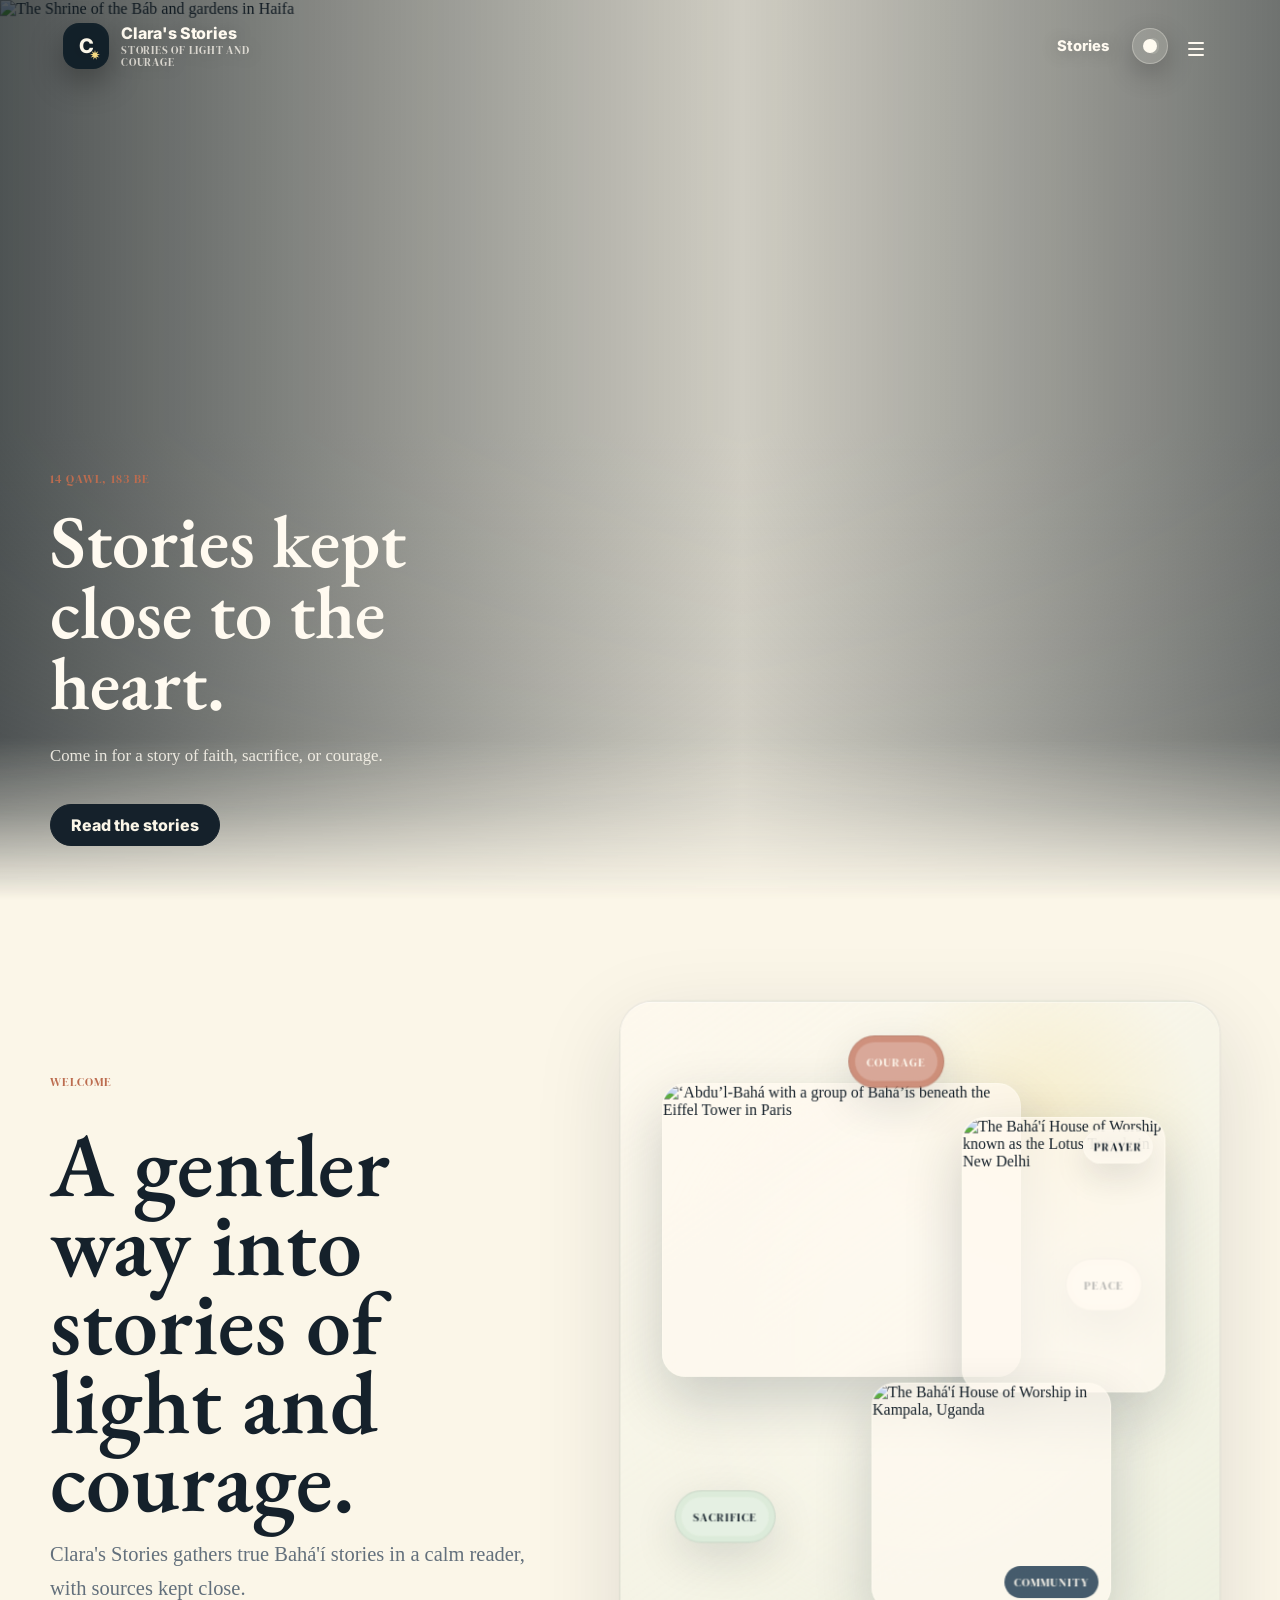
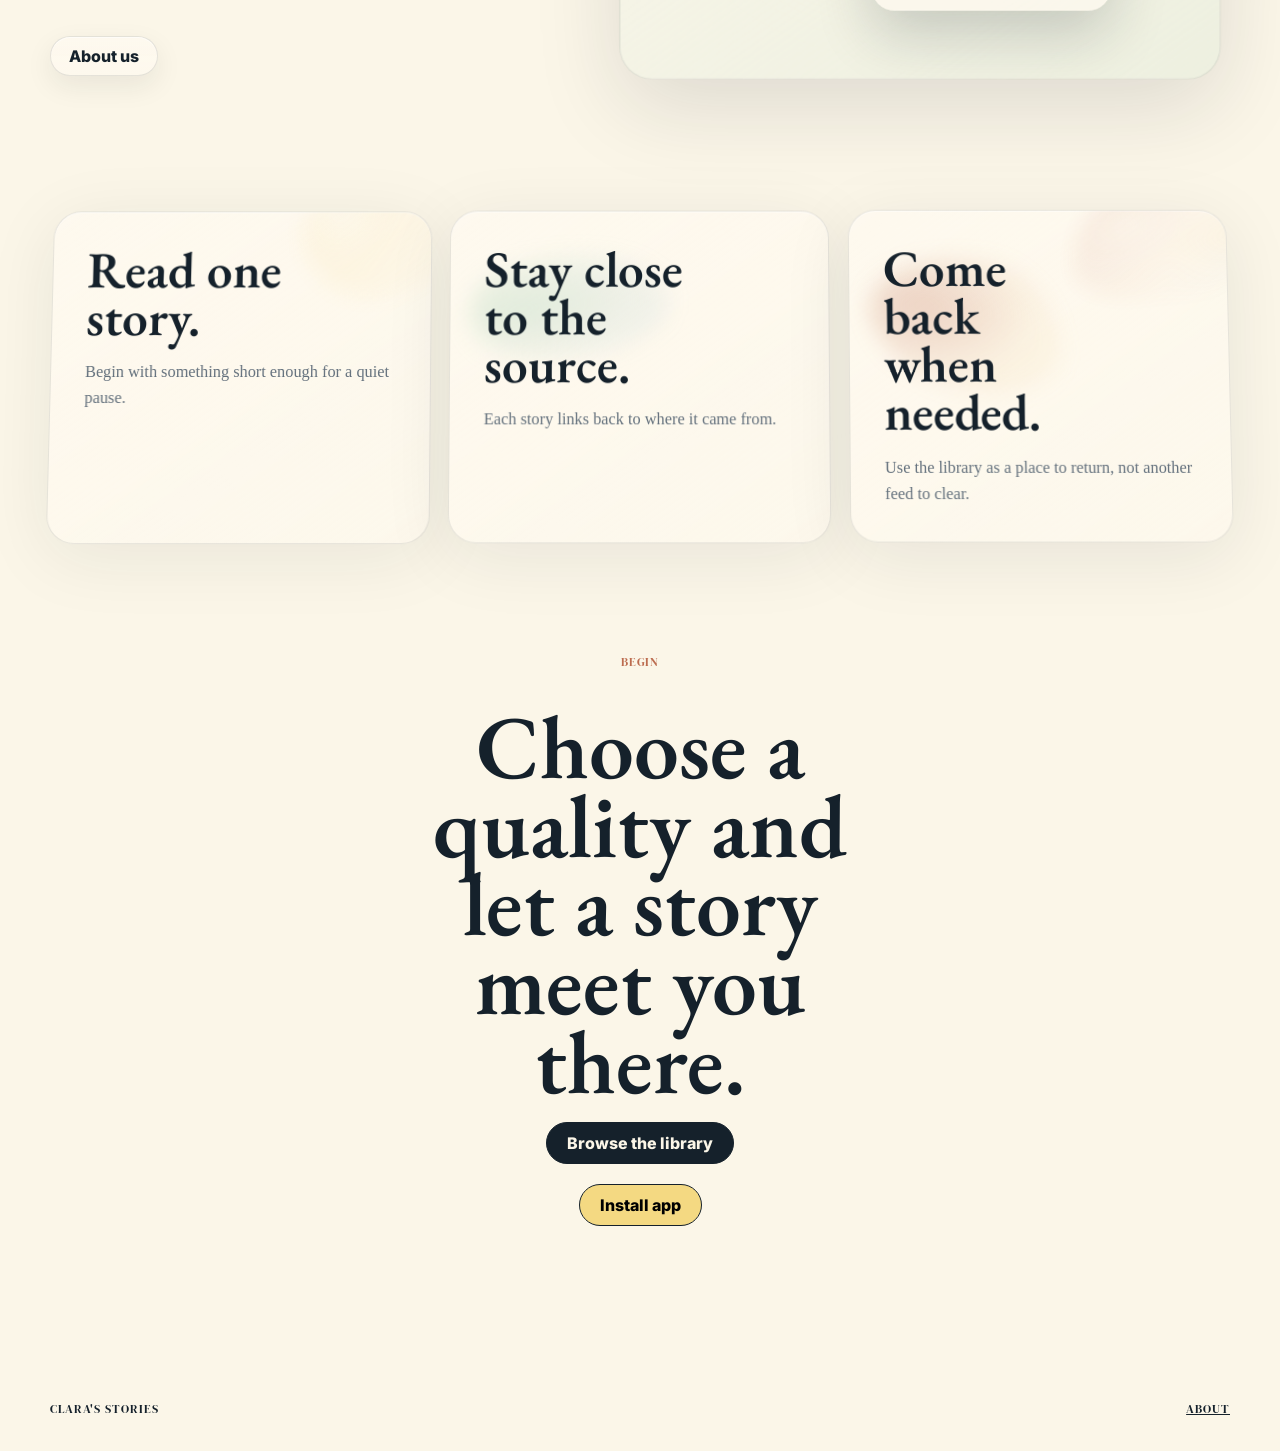
==== index.html @ 62a5ddda "Fix" ====
<!DOCTYPE html>
<html class="home-shell" lang="en-GB">
  <head>
    <meta charset="UTF-8" />
    <meta name="viewport" content="width=device-width, initial-scale=1, viewport-fit=cover" />
    <title>Clara's Stories | Bahá'í Stories</title>
    <meta
      name="description"
      content="A quiet place to read Bahá'í stories, with each passage held close to its author and source."
    />
    <meta name="application-name" content="Clara's Stories" />
    <meta name="theme-color" content="#09131a" />
    <meta name="color-scheme" content="light dark" />
    <meta name="format-detection" content="telephone=no" />
    <script>
      document.documentElement.classList.add("js");
      try {
        if (localStorage.getItem("claraTheme") === "dark") {
          document.documentElement.dataset.theme = "dark";
          document.querySelector('meta[name="theme-color"]')?.setAttribute("content", "#09131a");
        }
      } catch {
        document.documentElement.dataset.theme = "light";
      }
    </script>
    <link rel="preconnect" href="https://fonts.googleapis.com" />
    <link rel="preconnect" href="https://fonts.gstatic.com" crossorigin />
    <link
      href="https://fonts.googleapis.com/css2?family=DM+Serif+Display&family=EB+Garamond:ital,wght@0,400;0,500;0,600;0,700;1,400;1,500;1,600&family=Inter:wght@400;500;600;700;800&display=swap"
      rel="stylesheet"
    />
    <link rel="icon" href="./favicon.ico" sizes="any" />
    <link rel="shortcut icon" href="./favicon.ico" type="image/x-icon" />
    <link rel="icon" href="./icons/clara-logo.svg" type="image/svg+xml" />
    <link rel="icon" href="./icons/icon-192.png" sizes="192x192" type="image/png" />
    <link rel="icon" href="./icons/icon-512.png" sizes="512x512" type="image/png" />
    <link rel="apple-touch-icon" href="./icons/icon-180.png" sizes="180x180" />
    <link rel="apple-touch-icon" href="./icons/apple-touch-icon.png" />
    <meta name="apple-mobile-web-app-capable" content="yes" />
    <meta name="mobile-web-app-capable" content="yes" />
    <meta name="apple-mobile-web-app-title" content="Clara's Stories" />
    <meta name="apple-mobile-web-app-status-bar-style" content="black-translucent" />
    <link rel="manifest" href="./manifest.webmanifest" />
    <link rel="stylesheet" href="./styles.css?v=20260602-about-one-tap-1" />
  </head>
  <body class="home-page">
    <header class="site-header" data-header>
      <a class="brand" href="./index.html" aria-label="Clara's Stories home">
        <span class="brand-mark">C</span>
        <span>
          <strong>Clara's Stories</strong>
          <small>Stories of light and<br />courage</small>
        </span>
      </a>
      <nav class="nav" aria-label="Primary navigation">
        <a class="nav-link" href="./stories.html">Stories</a>
        <button
          class="theme-toggle nav-theme"
          type="button"
          data-theme-toggle
          aria-label="Switch to dark mode"
          aria-pressed="false"
        >
          <span aria-hidden="true"></span>
        </button>
        <details class="nav-menu">
          <summary class="nav-action" aria-label="Open menu" title="Menu">
            <span class="menu-icon" aria-hidden="true"></span>
          </summary>
          <div class="nav-menu-panel">
            <a class="nav-menu-item" href="./stories.html">
              <span>Stories</span>
              <small>Browse the library</small>
            </a>
            <a class="nav-menu-item" href="./about.html">
              <span>About</span>
              <small>How Clara's Stories is made</small>
            </a>
            <span class="nav-menu-item is-disabled" aria-disabled="true">
              <span>Letters</span>
              <small>Coming soon</small>
            </span>
            <button class="nav-menu-item" type="button" data-install-app>
              <span>Install app</span>
              <small>Add to Home Page</small>
            </button>
          </div>
        </details>
      </nav>
    </header>

    <main>
      <section class="hero reveal is-visible" aria-labelledby="hero-title">
        <div class="hero-copy">
          <p class="kicker" data-bahai-date>Bahá'í day</p>
          <h1 id="hero-title">Stories kept close to the heart.</h1>
          <p>
            Come in for a story of faith, sacrifice, or courage.
          </p>
          <div class="hero-actions">
            <a class="button primary" href="./stories.html">Read the stories</a>
          </div>
        </div>

        <figure class="hero-image" aria-label="The Shrine of the Báb and gardens in Haifa">
          <img
            src="https://commons.wikimedia.org/wiki/Special:FilePath/Shrine%20of%20The%20Bab.jpg"
            alt="The Shrine of the Báb and gardens in Haifa"
          />
        </figure>
      </section>

      <section class="home-intro reveal" id="welcome" aria-labelledby="home-intro-title" data-floating-gallery>
        <div class="home-intro-copy">
          <p class="kicker">Welcome</p>
          <h2 id="home-intro-title">A gentler way into stories of light and courage.</h2>
          <p>
            Clara's Stories gathers true Bahá'í stories in a calm reader, with sources kept close.
          </p>
          <div class="home-intro-actions">
            <a class="button quiet" href="./about.html">About us</a>
          </div>
        </div>

        <div class="home-floating-stage" aria-label="Story themes and images">
          <figure class="float-card float-card-large" data-float-depth="-0.6">
            <img
              src="https://bahaiworld.bahai.org/wp-content/uploads/1936/04/2371743-master.jpg"
              alt="‘Abdu’l-Bahá with a group of Bahá’ís beneath the Eiffel Tower in Paris"
            />
          </figure>
          <figure class="float-card float-card-tall" data-float-depth="0.9">
            <img
              src="https://commons.wikimedia.org/wiki/Special:FilePath/Lotus_Temple_in_New_Delhi_03-2016.jpg"
              alt="The Bahá'í House of Worship known as the Lotus Temple in New Delhi"
            />
            <figcaption>Prayer</figcaption>
          </figure>
          <figure class="float-card float-card-small" data-float-depth="1.4">
            <img
              src="https://commons.wikimedia.org/wiki/Special:FilePath/Baha%27i_House_of_Worship,_Kampala,_Uganda.jpg"
              alt="The Bahá'í House of Worship in Kampala, Uganda"
            />
            <figcaption>Community</figcaption>
          </figure>
          <div class="float-quality quality-one" data-float-depth="-1.2">Courage</div>
          <div class="float-quality quality-two" data-float-depth="0.7">Peace</div>
          <div class="float-quality quality-three" data-float-depth="1.1">Sacrifice</div>
        </div>
      </section>

      <section class="home-path reveal" aria-label="What Clara's Stories offers" data-scroll-board>
        <article data-scroll-card>
          <h3>Read one story.</h3>
          <p>Begin with something short enough for a quiet pause.</p>
        </article>
        <article data-scroll-card>
          <h3>Stay close to the source.</h3>
          <p>Each story links back to where it came from.</p>
        </article>
        <article data-scroll-card>
          <h3>Come back when needed.</h3>
          <p>Use the library as a place to return, not another feed to clear.</p>
        </article>
      </section>

      <section class="home-close reveal">
        <p class="kicker">Begin</p>
        <h2>Choose a quality and let a story meet you there.</h2>
        <a class="button primary" href="./stories.html">Browse the library</a>
        <button class="button secondary install-action" type="button" data-install-app>
          Install app
        </button>
      </section>
    </main>

    <footer class="footer">
      <p>Clara's Stories</p>
      <a href="./about.html">About</a>
    </footer>

    <script src="./stories.js?v=20260602-about-one-tap-1"></script>
    <script src="./install.js?v=20260602-about-one-tap-1"></script>
    <script src="./script.js?v=20260602-about-one-tap-1"></script>
  </body>
</html>
---- styles.css ----
:root {
  --paper: #fbf6e8;
  --ink: #15212b;
  --muted: #63707c;
  --rose: #f0a39a;
  --mint: #b8d8c0;
  --sky: #a9cce3;
  --lemon: #f4d982;
  --clay: #bc6c4f;
  --line: rgba(21, 33, 43, 0.14);
  --shadow: 0 24px 70px rgba(56, 45, 32, 0.12);
  --home-surface: #fbf6e8;
  --hero-shade: #09131a;
  --font-ui: Inter, "Segoe UI", system-ui, sans-serif;
  --font-serif: "EB Garamond", "Adobe Garamond Pro", Garamond, Georgia, serif;
  --font-technical: "DM Serif Display", Georgia, serif;
  color-scheme: light;
}

* {
  box-sizing: border-box;
}

.visually-hidden {
  position: absolute;
  width: 1px;
  height: 1px;
  padding: 0;
  margin: -1px;
  overflow: hidden;
  clip: rect(0, 0, 0, 0);
  white-space: nowrap;
  border: 0;
}

html {
  min-height: 100%;
  background: var(--home-surface);
  scroll-behavior: smooth;
}

body {
  min-height: 100dvh;
  margin: 0;
  padding-top: 0;
  padding-bottom: env(safe-area-inset-bottom);
  padding-left: 0;
  padding-right: 0;
  color: var(--ink);
  font-family: var(--font-ui);
  font-synthesis: none;
  background:
    linear-gradient(90deg, rgba(21, 33, 43, 0.045) 1px, transparent 1px),
    linear-gradient(rgba(21, 33, 43, 0.045) 1px, transparent 1px),
    linear-gradient(135deg, #fffaf0 0%, #edf6ef 35%, #eef5fb 68%, #fff1e8 100%);
  background-size: 36px 36px, 36px 36px, auto;
  overflow-x: hidden;
  overscroll-behavior-x: none;
  transition: background 720ms cubic-bezier(0.16, 1, 0.3, 1), color 520ms ease;
}

.home-page {
  min-height: 100dvh;
  background: var(--home-surface);
}

:root[data-theme="dark"] {
  --paper: #101a22;
  --ink: #f3ead9;
  --muted: #b4c0c8;
  --rose: #d78680;
  --mint: #5f8a72;
  --sky: #18354d;
  --lemon: #f1d16f;
  --clay: #e39a78;
  --line: rgba(243, 234, 217, 0.15);
  --shadow: 0 28px 78px rgba(0, 0, 0, 0.34);
  --home-surface: #09131a;
  --hero-shade: #09131a;
  color-scheme: dark;
}

:root[data-theme="dark"] body {
  background:
    linear-gradient(90deg, rgba(243, 234, 217, 0.055) 1px, transparent 1px),
    linear-gradient(rgba(243, 234, 217, 0.055) 1px, transparent 1px),
    linear-gradient(135deg, #09131a 0%, #12231d 38%, #101d2c 70%, #221714 100%);
  background-size: 36px 36px, 36px 36px, auto;
}

:root[data-theme="dark"] body.home-page {
  background: var(--home-surface);
}

body.stories-page {
  background:
    radial-gradient(circle at 18% 6%, rgba(244, 217, 130, 0.2), transparent 28%),
    linear-gradient(180deg, #fffaf0 0%, var(--home-surface) 36%, #fffaf0 100%);
}

:root[data-theme="dark"] body.stories-page {
  background:
    radial-gradient(circle at 18% 6%, rgba(232, 199, 111, 0.1), transparent 30%),
    linear-gradient(180deg, #09131a 0%, #0d1821 48%, #09131a 100%);
}

body,
button {
  font: inherit;
}

a {
  color: inherit;
}

.site-header,
main,
.footer {
  width: min(1180px, calc(100% - 32px));
  margin: 0 auto;
}

.home-page main {
  width: 100%;
  background: var(--home-surface);
}

.site-header {
  position: sticky;
  top: max(12px, calc(env(safe-area-inset-top) + 8px));
  z-index: 10;
  display: flex;
  align-items: center;
  justify-content: space-between;
  gap: 20px;
  margin-top: 14px;
  padding: 10px 12px;
  border: 1px solid rgba(21, 33, 43, 0.1);
  border-radius: 24px;
  background: rgba(255, 250, 240, 0.84);
  backdrop-filter: blur(24px) saturate(1.15);
  box-shadow: 0 18px 50px rgba(36, 44, 46, 0.12);
  transition: transform 520ms cubic-bezier(0.16, 1, 0.3, 1), opacity 360ms ease,
    box-shadow 360ms ease;
}

:root[data-theme="dark"] .site-header {
  border-color: rgba(243, 234, 217, 0.12);
  background: rgba(14, 23, 30, 0.84);
  box-shadow: 0 18px 55px rgba(0, 0, 0, 0.42);
}

.site-header.is-hidden {
  transform: translateY(calc(-100% - 28px));
  opacity: 0;
}

.home-page .site-header {
  position: fixed;
  top: max(12px, calc(env(safe-area-inset-top) + 8px));
  left: 50%;
  z-index: 10;
  display: flex;
  width: min(1180px, calc(100% - 32px));
  align-items: center;
  justify-content: space-between;
  gap: 20px;
  margin-top: 0;
  padding: 10px 12px;
  border: 1px solid transparent;
  border-radius: 24px;
  background: transparent;
  backdrop-filter: none;
  color: #fffaf0;
  text-shadow: 0 2px 18px rgba(0, 0, 0, 0.32);
  box-shadow: none;
  transform: translateX(-50%);
  transition: transform 780ms cubic-bezier(0.22, 1, 0.36, 1), opacity 520ms ease,
    background 260ms ease, border-color 260ms ease, box-shadow 260ms ease, color 260ms ease;
}

:root[data-theme="dark"] .home-page .site-header {
  background: transparent;
  box-shadow: none;
}

.home-page .site-header.is-hidden {
  transform: translate(-50%, calc(-100% - 28px));
  opacity: 0;
}

.home-page .site-header.is-over-content {
  border-color: rgba(21, 33, 43, 0.1);
  background: rgba(251, 246, 232, 0.96);
  color: var(--ink);
  text-shadow: none;
  backdrop-filter: none;
  box-shadow: 0 12px 30px rgba(36, 44, 46, 0.12);
}

:root[data-theme="dark"] .home-page .site-header.is-over-content {
  border-color: rgba(243, 234, 217, 0.12);
  background: rgba(9, 19, 26, 0.94);
  color: var(--ink);
  backdrop-filter: none;
  box-shadow: 0 14px 34px rgba(0, 0, 0, 0.38);
}

.brand,
.nav,
.hero-actions,
.filters,
.story-meta,
.footer {
  display: flex;
  align-items: center;
}

.brand {
  gap: 12px;
  text-decoration: none;
}

.brand-mark {
  position: relative;
  display: grid;
  place-items: center;
  width: 46px;
  height: 46px;
  border-radius: 16px;
  background: #13212a;
  color: #fbf6e8;
  font-family: var(--font-ui);
  font-size: 1.25rem;
  font-weight: 800;
  letter-spacing: 0;
  box-shadow: inset 0 0 0 1px rgba(255, 255, 255, 0.08);
}

.home-page .site-header .brand-mark {
  box-shadow: 0 12px 32px rgba(0, 0, 0, 0.34);
}

:root[data-theme="dark"] .brand-mark {
  background: #081017;
}

.brand-mark::after {
  content: "";
  position: absolute;
  right: 9px;
  bottom: 9px;
  width: 10px;
  height: 10px;
  border-radius: 0;
  background: var(--lemon);
  clip-path: polygon(
    50% 0%,
    57.52% 29.33%,
    82.14% 11.7%,
    69.05% 39%,
    99.24% 41.32%,
    71.67% 53.82%,
    93.3% 75%,
    64.14% 66.85%,
    67.1% 96.98%,
    50% 72%,
    32.9% 96.98%,
    35.86% 66.85%,
    6.7% 75%,
    28.33% 53.82%,
    0.76% 41.32%,
    30.95% 39%,
    17.86% 11.7%,
    42.48% 29.33%
  );
}

.brand strong,
.brand small {
  display: block;
}

.brand strong {
  font-family: var(--font-ui);
  font-weight: 800;
  letter-spacing: -0.01em;
}

.brand small,
.kicker,
.story-meta,
.footer,
.story-link,
.back-link {
  font-family: var(--font-technical);
  font-size: 0.76rem;
  font-weight: 400;
  text-transform: uppercase;
  letter-spacing: 0.08em;
}

.brand small {
  margin-top: 2px;
  color: var(--muted);
  font-size: 0.69rem;
  letter-spacing: 0.07em;
  line-height: 1.05;
  white-space: normal;
}

.home-page .brand small {
  color: rgba(255, 250, 240, 0.74);
}

.home-page .site-header.is-over-content .brand small {
  color: var(--muted);
}

.nav {
  gap: 7px;
}

.nav a,
.nav-action,
.button,
.filter {
  min-height: 42px;
  border-radius: 999px;
  text-decoration: none;
}

.nav a {
  display: grid;
  place-items: center;
  padding: 0 16px;
  font-family: var(--font-ui);
  font-size: 0.92rem;
  font-weight: 800;
}

.nav a:hover {
  background: rgba(21, 33, 43, 0.08);
}

.home-page .nav a:hover {
  background: rgba(255, 250, 240, 0.12);
}

.nav-action {
  position: relative;
  display: grid;
  width: 42px;
  min-width: 42px;
  place-items: center;
  border: 0;
  background: transparent;
  color: inherit;
  cursor: pointer;
  box-shadow: none;
  transition: background 180ms ease, box-shadow 220ms ease, transform 260ms cubic-bezier(0.16, 1, 0.3, 1);
}

.nav-action:hover,
.nav-action:focus-visible {
  background: rgba(21, 33, 43, 0.08);
  box-shadow: 0 0 20px rgba(21, 33, 43, 0.12);
  outline: none;
}

.home-page .nav-action:hover,
.home-page .nav-action:focus-visible {
  background: rgba(255, 250, 240, 0.12);
}

.install-action {
  display: none;
}

.show-install-action .install-action {
  display: grid;
}

.connection-status {
  position: fixed;
  left: 50%;
  bottom: max(18px, calc(env(safe-area-inset-bottom) + 14px));
  z-index: 30;
  margin: 0;
  max-width: min(420px, calc(100vw - 32px));
  padding: 12px 16px;
  border: 1px solid rgba(255, 255, 255, 0.52);
  border-radius: 999px;
  background:
    linear-gradient(135deg, rgba(255, 255, 255, 0.52), rgba(255, 250, 240, 0.22)),
    rgba(255, 250, 240, 0.66);
  color: #15212b;
  box-shadow: 0 18px 55px rgba(21, 33, 43, 0.2), inset 0 1px 0 rgba(255, 255, 255, 0.72);
  backdrop-filter: blur(22px) saturate(1.28);
  font-size: 0.78rem;
  font-weight: 800;
  letter-spacing: 0.02em;
  opacity: 0;
  pointer-events: none;
  text-align: center;
  transform: translate(-50%, 18px) scale(0.96);
  transition: opacity 260ms ease, transform 420ms cubic-bezier(0.16, 1, 0.3, 1);
}

.connection-status[hidden] {
  display: none;
}

.connection-status.is-visible {
  opacity: 1;
  transform: translate(-50%, 0) scale(1);
}

.connection-status::before {
  content: "";
  display: inline-block;
  width: 7px;
  height: 7px;
  margin-right: 7px;
  border-radius: 999px;
  background: var(--mint);
  vertical-align: 0.08em;
}

.connection-status[data-status-mode="offline"]::before {
  background: var(--lemon);
}

:root[data-theme="dark"] .connection-status {
  border-color: rgba(243, 234, 217, 0.16);
  background:
    linear-gradient(135deg, rgba(243, 234, 217, 0.14), rgba(243, 234, 217, 0.04)),
    rgba(9, 19, 26, 0.72);
  color: var(--ink);
  box-shadow: 0 18px 58px rgba(0, 0, 0, 0.42), inset 0 1px 0 rgba(243, 234, 217, 0.08);
}

@media (display-mode: standalone), (display-mode: fullscreen), (display-mode: minimal-ui), (display-mode: window-controls-overlay) {
  .show-install-action [data-install-app] {
    display: none;
  }
}

[data-install-app][hidden] {
  display: none !important;
}

.install-icon,
.menu-icon {
  position: relative;
  display: block;
  width: 20px;
  height: 20px;
}

.install-icon::before {
  content: "";
  position: absolute;
  left: 9px;
  top: 3px;
  width: 2px;
  height: 9px;
  border-radius: 999px;
  background: currentColor;
}

.install-icon::after {
  content: "";
  position: absolute;
  left: 4px;
  top: 8px;
  width: 12px;
  height: 8px;
  border-right: 2px solid currentColor;
  border-bottom: 2px solid currentColor;
  border-left: 2px solid currentColor;
  border-radius: 0 0 5px 5px;
}

.install-icon {
  background:
    linear-gradient(135deg, transparent 46%, currentColor 48% 58%, transparent 60%) 4px 7px / 7px 7px no-repeat,
    linear-gradient(45deg, transparent 46%, currentColor 48% 58%, transparent 60%) 9px 7px / 7px 7px no-repeat;
}

.menu-icon {
  transition: transform 360ms cubic-bezier(0.16, 1, 0.3, 1);
}

.menu-icon::before,
.menu-icon::after {
  content: "";
  position: absolute;
  left: 2px;
  width: 16px;
  height: 2px;
  border-radius: 999px;
  background: currentColor;
  transition: top 260ms cubic-bezier(0.16, 1, 0.3, 1), transform 260ms cubic-bezier(0.16, 1, 0.3, 1);
}

.menu-icon::before {
  top: 6px;
  box-shadow: 0 6px 0 currentColor;
}

.menu-icon::after {
  top: 18px;
}

.nav-menu[open] .nav-action {
  background: rgba(255, 250, 240, 0.64);
  box-shadow: 0 0 0 1px rgba(21, 33, 43, 0.08), 0 14px 34px rgba(21, 33, 43, 0.12);
  transform: scale(0.96);
}

.home-page .nav-menu[open] .nav-action {
  background: rgba(255, 250, 240, 0.18);
  box-shadow: 0 0 0 1px rgba(255, 250, 240, 0.18), 0 14px 34px rgba(0, 0, 0, 0.22);
}

.nav-menu[open] .menu-icon {
  transform: rotate(45deg);
}

.nav-menu[open] .menu-icon::before {
  top: 10px;
  box-shadow: none;
  transform: rotate(90deg);
}

.nav-menu[open] .menu-icon::after {
  top: 10px;
  transform: rotate(0deg);
}

body.nav-menu-is-open::before,
body.nav-menu-is-closing::before {
  content: "";
  position: fixed;
  inset: 0;
  z-index: 9;
  background:
    radial-gradient(circle at calc(100% - 74px) 64px, rgba(244, 217, 130, 0.18), transparent 190px),
    rgba(21, 33, 43, 0.22);
  backdrop-filter: blur(9px) saturate(1.08);
}

body.nav-menu-is-open::before {
  animation: menu-backdrop-in 220ms ease both;
}

body.nav-menu-is-closing::before {
  animation: menu-backdrop-out 220ms ease both;
}

.nav-menu {
  position: relative;
}

.nav-menu summary {
  list-style: none;
}

.nav-menu[open] summary {
  background: rgba(255, 250, 240, 0.16);
}

.nav-menu summary::-webkit-details-marker {
  display: none;
}

.nav-menu-panel {
  position: absolute;
  top: calc(100% + 10px);
  right: 0;
  display: grid;
  min-width: 286px;
  gap: 8px;
  padding: 10px;
  border: 1px solid rgba(21, 33, 43, 0.08);
  border-radius: 30px;
  background:
    linear-gradient(145deg, rgba(255, 255, 255, 0.8), rgba(255, 250, 240, 0.58)),
    rgba(255, 250, 240, 0.72);
  color: var(--ink);
  text-shadow: none;
  box-shadow: 0 24px 70px rgba(21, 33, 43, 0.18), inset 0 1px 0 rgba(255, 255, 255, 0.76);
  backdrop-filter: blur(22px) saturate(1.22);
  transform-origin: top right;
  overflow: hidden;
}

.nav-menu[open]:not(.is-closing) .nav-menu-panel {
  animation: menu-panel-fan 460ms cubic-bezier(0.16, 1, 0.3, 1) both;
}

.nav-menu.is-closing .nav-menu-panel {
  pointer-events: none;
  animation: menu-panel-fold 260ms ease both;
}

:root[data-theme="dark"] .nav-menu-panel {
  border-color: rgba(243, 234, 217, 0.12);
  background:
    linear-gradient(145deg, rgba(19, 37, 49, 0.88), rgba(9, 19, 26, 0.82)),
    rgba(9, 19, 26, 0.72);
  color: #fffaf0;
  box-shadow: 0 18px 48px rgba(0, 0, 0, 0.42);
}

.nav-menu-panel a,
.nav-menu-panel button,
.nav-menu-panel .nav-menu-item {
  display: flex;
  position: relative;
  flex-direction: column;
  width: 100%;
  min-height: 64px;
  align-self: stretch;
  justify-content: center;
  align-items: flex-start;
  padding: 10px 16px 10px 62px;
  border: 0;
  border-radius: 22px;
  background: transparent;
  color: inherit;
  font-family: var(--font-ui);
  font-size: 0.94rem;
  font-weight: 800;
  text-align: left;
  text-decoration: none;
  cursor: pointer;
  opacity: 0;
  filter: blur(10px);
  transform: translateX(22px) translateY(12px) scale(0.96);
}

.nav-menu-item::before {
  content: "";
  position: absolute;
  left: 13px;
  top: 50%;
  width: 36px;
  height: 36px;
  border: 1px solid rgba(21, 33, 43, 0.08);
  border-radius: 999px;
  background:
    radial-gradient(circle at 34% 30%, rgba(255, 255, 255, 0.72), transparent 34%),
    rgba(21, 33, 43, 0.06);
  box-shadow: inset 0 1px 0 rgba(255, 255, 255, 0.62);
  transform: translateY(-50%);
}

.nav-menu-item::after {
  position: absolute;
  left: 31px;
  top: 50%;
  display: grid;
  width: 14px;
  height: 14px;
  place-items: center;
  color: rgba(21, 33, 43, 0.62);
  transform: translate(-50%, -50%);
}

.nav-menu-panel .nav-menu-item:nth-child(1)::after {
  content: "";
  width: 4px;
  height: 4px;
  border-radius: 999px;
  background: currentColor;
  box-shadow: -6px -5px 0 currentColor, 7px -3px 0 currentColor, -3px 7px 0 currentColor, 8px 7px 0 currentColor;
}

.nav-menu-panel .nav-menu-item:nth-child(2)::after {
  content: "";
  width: 18px;
  height: 18px;
  background: currentColor;
  clip-path: polygon(
    50% 0%,
    58.6% 26.5%,
    82.1% 11.7%,
    71.7% 37.5%,
    99.2% 41.3%,
    74.6% 54.3%,
    93.3% 75%,
    66.1% 69.2%,
    67.1% 97%,
    50% 75%,
    32.9% 97%,
    33.9% 69.2%,
    6.7% 75%,
    25.4% 54.3%,
    0.8% 41.3%,
    28.3% 37.5%,
    17.9% 11.7%,
    41.4% 26.5%
  );
}

.nav-menu-panel .nav-menu-item:nth-child(3)::after {
  content: "";
  width: 15px;
  height: 15px;
  border-radius: 5px;
  background:
    linear-gradient(currentColor, currentColor) 2px 2px / 11px 2px no-repeat,
    linear-gradient(currentColor, currentColor) 2px 7px / 11px 2px no-repeat,
    linear-gradient(currentColor, currentColor) 2px 12px / 7px 2px no-repeat;
}

.nav-menu-panel .nav-menu-item:nth-child(4)::after {
  content: "";
  width: 15px;
  height: 15px;
  border-radius: 999px;
  background:
    linear-gradient(currentColor, currentColor) center / 11px 2px no-repeat,
    linear-gradient(currentColor, currentColor) center / 2px 11px no-repeat;
}

.nav-menu[open]:not(.is-closing) .nav-menu-item {
  animation: menu-item-fan 420ms cubic-bezier(0.16, 1, 0.3, 1) both;
}

.nav-menu.is-closing .nav-menu-item {
  animation: menu-item-fold 210ms ease both;
}

.nav-menu-panel .nav-menu-item:nth-child(1) {
  animation-delay: 35ms;
}

.nav-menu-panel .nav-menu-item:nth-child(2) {
  animation-delay: 70ms;
}

.nav-menu-panel .nav-menu-item:nth-child(3) {
  animation-delay: 105ms;
}

.nav-menu-panel .nav-menu-item:nth-child(4) {
  animation-delay: 140ms;
}

.nav-menu-item span,
.nav-menu-item small {
  display: block;
}

.nav-menu-item small {
  margin-top: 2px;
  color: var(--muted);
  font-size: 0.72rem;
  font-weight: 700;
}

.nav-menu-item[aria-current="page"] {
  background: rgba(184, 216, 192, 0.34);
  box-shadow: inset 0 0 0 1px rgba(103, 136, 112, 0.12);
}

.nav-menu-item.is-disabled {
  opacity: 0.58;
  cursor: default;
}

.nav-menu-panel a:hover,
.nav-menu-panel button:hover,
.nav-menu-panel a:focus-visible,
.nav-menu-panel button:focus-visible {
  background: rgba(255, 255, 255, 0.48);
  box-shadow: inset 0 0 0 1px rgba(21, 33, 43, 0.06), 0 10px 28px rgba(21, 33, 43, 0.08);
  outline: none;
}

:root[data-theme="dark"] .nav-menu-item::before {
  border-color: rgba(243, 234, 217, 0.12);
  background:
    radial-gradient(circle at 34% 30%, rgba(243, 234, 217, 0.18), transparent 34%),
    rgba(243, 234, 217, 0.08);
  box-shadow: inset 0 1px 0 rgba(243, 234, 217, 0.08);
}

:root[data-theme="dark"] .nav-menu-item::after {
  color: rgba(243, 234, 217, 0.8);
}

:root[data-theme="dark"] .nav-menu-item small {
  color: rgba(243, 234, 217, 0.62);
}

:root[data-theme="dark"] .nav-menu-item[aria-current="page"] {
  background: rgba(184, 216, 192, 0.16);
  box-shadow: inset 0 0 0 1px rgba(243, 234, 217, 0.08);
}

:root[data-theme="dark"] .nav-menu-panel a:hover,
:root[data-theme="dark"] .nav-menu-panel button:hover,
:root[data-theme="dark"] .nav-menu-panel a:focus-visible,
:root[data-theme="dark"] .nav-menu-panel button:focus-visible {
  background: rgba(243, 234, 217, 0.09);
  box-shadow: inset 0 0 0 1px rgba(243, 234, 217, 0.08), 0 10px 28px rgba(0, 0, 0, 0.18);
}

.nav-menu-panel [data-install-app] {
  display: none;
}

.show-install-action .nav-menu-panel [data-install-app] {
  display: grid;
}

@keyframes menu-panel-fan {
  from {
    opacity: 0;
    filter: blur(10px);
    transform: translate(10px, -6px) scale(0.9);
  }

  to {
    opacity: 1;
    filter: blur(0);
    transform: translateY(0) scale(1);
  }
}

@keyframes menu-panel-fold {
  from {
    opacity: 1;
    filter: blur(0);
    transform: translateY(0) scale(1);
  }

  to {
    opacity: 0;
    filter: blur(10px);
    transform: translate(10px, -5px) scale(0.94);
  }
}

@keyframes menu-item-fan {
  to {
    opacity: 1;
    filter: blur(0);
    transform: translateX(0) translateY(0) scale(1);
  }
}

@keyframes menu-item-fold {
  from {
    opacity: 1;
    filter: blur(0);
    transform: translateX(0) translateY(0) scale(1);
  }

  to {
    opacity: 0;
    filter: blur(10px);
    transform: translateX(18px) translateY(10px) scale(0.96);
  }
}

@keyframes menu-backdrop-in {
  from {
    opacity: 0;
  }

  to {
    opacity: 1;
  }
}

@keyframes menu-backdrop-out {
  from {
    opacity: 1;
  }

  to {
    opacity: 0;
  }
}

.ios-install-modal {
  position: fixed;
  inset: 0;
  z-index: 40;
  display: grid;
  place-items: center;
  padding: 18px;
  background: rgba(9, 19, 26, 0.58);
  color: var(--ink);
  opacity: 0;
  transition: opacity 180ms ease;
}

.ios-install-modal[hidden] {
  display: none;
}

.ios-install-modal.is-visible {
  opacity: 1;
}

.ios-install-card {
  position: relative;
  width: min(100%, 460px);
  max-height: calc(100dvh - 36px);
  overflow: auto;
  padding: 24px;
  border: 1px solid rgba(255, 255, 255, 0.62);
  border-radius: 24px;
  background:
    linear-gradient(135deg, rgba(255, 250, 240, 0.98), rgba(237, 246, 239, 0.98));
  box-shadow: 0 28px 80px rgba(0, 0, 0, 0.34);
  transform: translateY(24px) scale(0.98);
  transition: transform 220ms cubic-bezier(0.16, 1, 0.3, 1);
}

.ios-install-modal.is-visible .ios-install-card {
  transform: translateY(0) scale(1);
}

:root[data-theme="dark"] .ios-install-card {
  border-color: rgba(243, 234, 217, 0.14);
  background:
    linear-gradient(135deg, rgba(14, 23, 30, 0.98), rgba(18, 35, 29, 0.98));
}

.ios-install-close {
  position: absolute;
  top: 14px;
  right: 14px;
  display: grid;
  width: 38px;
  height: 38px;
  place-items: center;
  border: 1px solid var(--line);
  border-radius: 999px;
  background: rgba(255, 250, 240, 0.62);
  color: inherit;
  cursor: pointer;
}

:root[data-theme="dark"] .ios-install-close {
  background: rgba(243, 234, 217, 0.1);
}

.ios-install-close::before,
.ios-install-close::after {
  content: "";
  position: absolute;
  width: 14px;
  height: 2px;
  border-radius: 999px;
  background: currentColor;
}

.ios-install-close::before {
  transform: rotate(45deg);
}

.ios-install-close::after {
  transform: rotate(-45deg);
}

.ios-install-card h2 {
  max-width: 10ch;
  font-size: clamp(2rem, 8vw, 3rem);
}

.ios-install-intro {
  margin: 14px 0 0;
  color: var(--muted);
  line-height: 1.55;
}

.ios-install-steps {
  display: grid;
  gap: 10px;
  margin: 20px 0 0;
  padding: 0;
  list-style: none;
}

.ios-install-steps li {
  display: grid;
  grid-template-columns: 34px minmax(0, 1fr);
  gap: 12px;
  align-items: center;
  min-height: 54px;
  padding: 10px 12px;
  border: 1px solid var(--line);
  border-radius: 14px;
  background: rgba(255, 250, 240, 0.56);
}

:root[data-theme="dark"] .ios-install-steps li {
  background: rgba(243, 234, 217, 0.07);
}

.ios-install-steps span {
  display: grid;
  width: 34px;
  height: 34px;
  place-items: center;
  border-radius: 999px;
  background: var(--lemon);
  color: #09131a;
  font-weight: 800;
}

.ios-install-steps p {
  margin: 0;
  color: var(--ink);
  font-weight: 700;
  line-height: 1.35;
}

.ios-install-done {
  width: 100%;
  margin-top: 20px;
  border-color: var(--ink);
  cursor: pointer;
}

.theme-toggle {
  position: relative;
  z-index: 11;
  display: grid;
  width: 36px;
  min-width: 36px;
  height: 36px;
  place-items: center;
  border: 1px solid var(--line);
  border-radius: 999px;
  --toggle-surface: rgba(255, 250, 240, 0.66);
  background: var(--toggle-surface);
  color: var(--ink);
  cursor: pointer;
  overflow: hidden;
  box-shadow: inset 0 1px 0 rgba(255, 255, 255, 0.36);
  transition: background 360ms ease, border-color 360ms ease, color 360ms ease,
    transform 360ms cubic-bezier(0.16, 1, 0.3, 1);
}

.home-page .site-header .theme-toggle {
  --toggle-surface: rgba(255, 250, 240, 0.14);
  border-color: rgba(255, 250, 240, 0.28);
  background: var(--toggle-surface);
  color: #fffaf0;
  box-shadow: 0 10px 28px rgba(0, 0, 0, 0.24);
}

.home-page .site-header.is-over-content .theme-toggle {
  --toggle-surface: rgba(255, 250, 240, 0.66);
  border-color: var(--line);
  background: var(--toggle-surface);
  color: var(--ink);
  box-shadow: inset 0 1px 0 rgba(255, 255, 255, 0.36);
}

.theme-toggle span {
  position: relative;
  display: block;
  width: 18px;
  height: 18px;
  color: currentColor;
  transition: transform 360ms cubic-bezier(0.16, 1, 0.3, 1);
}

.theme-toggle span::before,
.theme-toggle span::after {
  content: "";
  position: absolute;
  border-radius: 999px;
}

.theme-toggle span::before {
  inset: 2px;
  background: currentColor;
}

.theme-toggle span::after {
  inset: 1px 0 1px 6px;
  background: var(--toggle-surface);
  transition: background 360ms ease, inset 260ms ease, box-shadow 260ms ease;
}

.theme-toggle:hover,
.theme-toggle:focus-visible {
  border-color: rgba(21, 33, 43, 0.28);
  transform: translateY(-1px);
}

:root[data-theme="dark"] .nav a:hover {
  background: rgba(243, 234, 217, 0.09);
}

:root[data-theme="dark"] .theme-toggle {
  --toggle-surface: rgba(243, 234, 217, 0.1);
  background: var(--toggle-surface);
  color: var(--lemon);
  box-shadow: inset 0 1px 0 rgba(255, 255, 255, 0.08);
}

:root[data-theme="dark"] .home-page .site-header .theme-toggle {
  --toggle-surface: rgba(8, 16, 23, 0.3);
  border-color: rgba(243, 234, 217, 0.24);
  background: var(--toggle-surface);
  box-shadow: 0 10px 28px rgba(0, 0, 0, 0.34);
}

:root[data-theme="dark"] .home-page .site-header.is-over-content .theme-toggle {
  --toggle-surface: rgba(243, 234, 217, 0.1);
  border-color: var(--line);
  background: var(--toggle-surface);
  color: var(--lemon);
  box-shadow: inset 0 1px 0 rgba(255, 255, 255, 0.08);
}

.theme-toggle[aria-pressed="true"] span::before {
  inset: 5px;
  box-shadow: 0 -8px 0 -3px currentColor, 6px -6px 0 -3px currentColor,
    8px 0 0 -3px currentColor, 6px 6px 0 -3px currentColor,
    0 8px 0 -3px currentColor, -6px 6px 0 -3px currentColor,
    -8px 0 0 -3px currentColor, -6px -6px 0 -3px currentColor;
}

.theme-toggle[aria-pressed="true"] span::after {
  display: none;
}

.hero {
  position: relative;
  display: grid;
  width: 100%;
  min-height: calc(100svh + env(safe-area-inset-top));
  align-items: end;
  padding: calc(clamp(132px, 24vh, 240px) + env(safe-area-inset-top))
    max(16px, calc((100vw - 1180px) / 2)) clamp(24px, 6vh, 64px);
  background: var(--home-surface);
  isolation: isolate;
  --hero-shift: 0px;
  --hero-image-opacity: 1;
}

.hero::after {
  content: "";
  position: absolute;
  inset: 0;
  z-index: 0;
  background:
    linear-gradient(90deg, rgba(11, 20, 26, 0.72), rgba(11, 20, 26, 0.18) 58%, rgba(11, 20, 26, 0.58)),
    linear-gradient(0deg, var(--home-surface) 0%, rgba(11, 20, 26, 0) 52%);
  -webkit-mask-image: linear-gradient(to bottom, #000 0%, #000 82%, rgba(0, 0, 0, 0.64) 90%, transparent 100%);
  mask-image: linear-gradient(to bottom, #000 0%, #000 82%, rgba(0, 0, 0, 0.64) 90%, transparent 100%);
  pointer-events: none;
}

:root[data-theme="dark"] .hero::after {
  background:
    linear-gradient(90deg, rgba(11, 20, 26, 0.72), rgba(11, 20, 26, 0.18) 58%, rgba(11, 20, 26, 0.58)),
    linear-gradient(0deg, var(--home-surface) 0%, rgba(11, 20, 26, 0) 52%);
}

.hero-copy,
.story-card {
  border: 1px solid rgba(255, 255, 255, 0.78);
  box-shadow: var(--shadow);
}

.hero-copy {
  position: relative;
  z-index: 2;
  display: flex;
  flex-direction: column;
  justify-content: center;
  width: min(640px, 100%);
  padding: 0;
  border: 0;
  border-radius: 0;
  background: transparent;
  color: #fffaf0;
  box-shadow: none;
  transform: translateY(calc(var(--hero-shift) * -0.08));
}

:root[data-theme="dark"] .story-card,
:root[data-theme="dark"] .reader-image,
:root[data-theme="dark"] .reader-card,
:root[data-theme="dark"] .source-card {
  border-color: rgba(243, 234, 217, 0.1);
  background: rgba(16, 26, 34, 0.82);
}

.kicker {
  margin: 0 0 18px;
  color: var(--clay);
}

h1,
h2,
h3,
blockquote {
  margin: 0;
  font-family: var(--font-serif);
  font-weight: 600;
  line-height: 0.96;
  letter-spacing: 0;
}

h1 {
  max-width: 12ch;
  font-size: clamp(3.5rem, 5.8vw, 5.9rem);
}

h2 {
  max-width: 13ch;
  font-size: clamp(2.55rem, 5.3vw, 5rem);
}

h2 span {
  color: var(--clay);
}

h3 {
  font-size: clamp(1.65rem, 2.15vw, 2.25rem);
}

.hero-copy p:not(.kicker),
.story-card p {
  color: var(--muted);
  line-height: 1.65;
}

.hero-copy p:not(.kicker) {
  color: rgba(255, 250, 240, 0.86);
  max-width: 58ch;
  margin: 24px 0 0;
  font-size: 1.05rem;
}

.hero-actions {
  flex-wrap: wrap;
  gap: 10px;
  margin-top: 34px;
}

.button {
  display: inline-grid;
  place-items: center;
  padding: 0 20px;
  border: 1px solid var(--ink);
  font-family: var(--font-ui);
  font-weight: 800;
}

.button.primary {
  background: var(--ink);
  color: var(--paper);
}

.button.quiet {
  border-color: rgba(21, 33, 43, 0.14);
  background: rgba(255, 250, 240, 0.48);
  color: var(--ink);
  backdrop-filter: blur(16px);
}

:root[data-theme="dark"] .button.quiet {
  border-color: rgba(243, 234, 217, 0.16);
  background: rgba(243, 234, 217, 0.08);
  color: var(--ink);
}

:root[data-theme="dark"] .button.primary {
  border-color: rgba(243, 234, 217, 0.7);
  background: #f3ead9;
  color: #101a22;
}

.source-card > .button.primary {
  min-height: 44px;
  min-width: 184px;
  border-color: rgba(103, 136, 112, 0.62);
  background: #c7dec6;
  color: #10202a;
  font-family: var(--font-ui);
  font-size: 0.95rem;
  letter-spacing: 0;
  box-shadow: inset 0 -2px 0 rgba(103, 136, 112, 0.2),
    0 12px 26px rgba(21, 33, 43, 0.09);
}

.about-page {
  display: grid;
  gap: 70px;
  width: 100%;
  padding: 0 0 54px;
}

.about-hero {
  position: relative;
  display: grid;
  width: 100%;
  min-height: calc(88svh + env(safe-area-inset-top));
  align-items: end;
  overflow: hidden;
  padding: calc(clamp(132px, 24vh, 240px) + env(safe-area-inset-top))
    max(16px, calc((100vw - 1180px) / 2)) clamp(24px, 6vh, 64px);
  background: var(--home-surface);
  border-radius: 0;
  isolation: isolate;
  --about-shift: 0px;
}

.about-hero::after {
  content: "";
  position: absolute;
  inset: 0;
  z-index: 1;
  background:
    linear-gradient(90deg, rgba(9, 19, 26, 0.74), rgba(9, 19, 26, 0.18) 58%, rgba(9, 19, 26, 0.52)),
    linear-gradient(0deg, rgba(9, 19, 26, 0.7), transparent 58%);
  pointer-events: none;
  -webkit-mask-image: linear-gradient(to bottom, #000 0%, #000 74%, rgba(0, 0, 0, 0.72) 88%, transparent 100%);
  mask-image: linear-gradient(to bottom, #000 0%, #000 74%, rgba(0, 0, 0, 0.72) 88%, transparent 100%);
}

.about-hero::before {
  content: "";
  position: absolute;
  inset: auto 0 0;
  z-index: 2;
  height: 24%;
  background: linear-gradient(180deg, transparent 0%, color-mix(in srgb, var(--home-surface) 10%, transparent) 48%, color-mix(in srgb, var(--home-surface) 72%, transparent) 100%);
  pointer-events: none;
}

.about-hero-copy {
  position: relative;
  z-index: 3;
  width: min(680px, 100%);
  padding: 0;
  color: #fffaf0;
  transform: translateY(calc(var(--about-shift) * -0.08));
}

.about-hero-copy h1 {
  max-width: 11ch;
}

.about-hero-copy p:not(.kicker) {
  max-width: 56ch;
  margin: 24px 0 0;
  color: rgba(255, 250, 240, 0.86);
  font-size: 1.06rem;
  line-height: 1.65;
}

.about-hero-image {
  position: absolute;
  inset: 0;
  z-index: 0;
  margin: 0;
  overflow: hidden;
  background: var(--home-surface);
  pointer-events: none;
  -webkit-mask-image: linear-gradient(to bottom, #000 0%, #000 80%, rgba(0, 0, 0, 0.82) 92%, transparent 100%);
  mask-image: linear-gradient(to bottom, #000 0%, #000 80%, rgba(0, 0, 0, 0.82) 92%, transparent 100%);
}

.about-hero-image img {
  display: block;
  width: 100%;
  height: calc(100% + 80px);
  object-fit: cover;
  transform: translateY(calc(var(--about-shift) * -0.08));
}

:root[data-theme="dark"] .about-hero-image img {
  filter: saturate(0.9) brightness(0.76);
}

.about-section {
  display: grid;
  max-width: 820px;
  gap: 18px;
}

.about-section h2 {
  max-width: 12ch;
}

.about-section p:not(.kicker),
.about-principle p {
  color: var(--muted);
  font-size: 1.05rem;
  line-height: 1.7;
}

.about-principles {
  display: grid;
  grid-template-columns: repeat(3, minmax(0, 1fr));
  gap: 16px;
}

.about-principle {
  min-height: 310px;
  padding: 24px;
  border: 1px solid var(--line);
  border-radius: 8px;
  background: rgba(255, 250, 240, 0.66);
}

:root[data-theme="dark"] .about-principle {
  background: rgba(16, 26, 34, 0.82);
}

.about-principle > span {
  display: block;
  margin-bottom: 48px;
  color: var(--clay);
  font-family: var(--font-technical);
  font-size: 0.76rem;
  letter-spacing: 0.08em;
}

.about-principle h3 {
  max-width: 10ch;
}

.about-support {
  margin-inline: auto;
}

body.about-shell {
  background:
    radial-gradient(circle at 18% 8%, rgba(244, 217, 130, 0.22), transparent 28%),
    linear-gradient(180deg, #fffaf0 0%, #f8f0df 46%, #fffaf0 100%);
}

:root[data-theme="dark"] body.about-shell {
  background:
    radial-gradient(circle at 16% 6%, rgba(232, 199, 111, 0.1), transparent 30%),
    linear-gradient(180deg, #09131a 0%, #0d1821 52%, #09131a 100%);
}

.about-page {
  gap: clamp(36px, 7vw, 88px);
}

.about-shell main.about-page {
  width: 100%;
}

.about-shell .site-header {
  position: fixed;
  top: max(12px, calc(env(safe-area-inset-top) + 8px));
  left: 50%;
  width: min(1180px, calc(100% - 32px));
  margin-top: 0;
  border-color: transparent;
  background: transparent;
  color: #fffaf0;
  text-shadow: 0 2px 18px rgba(0, 0, 0, 0.32);
  box-shadow: none;
  transform: translateX(-50%);
}

.about-shell .site-header.is-hidden {
  transform: translate(-50%, calc(-100% - 28px));
}

.about-orbit {
  position: absolute;
  inset: 0;
  z-index: 3;
  pointer-events: none;
}

.about-orbit span {
  position: absolute;
  display: grid;
  width: clamp(84px, 11vw, 132px);
  aspect-ratio: 1;
  place-items: center;
  padding: 10px;
  border: 1px solid rgba(255, 250, 240, 0.46);
  border-radius: 999px;
  color: rgba(255, 250, 240, 0.82);
  font-family: var(--font-technical);
  font-size: 0.76rem;
  line-height: 1.08;
  letter-spacing: 0.06em;
  text-align: center;
  text-transform: uppercase;
  backdrop-filter: blur(10px);
  box-shadow: inset 0 0 0 8px rgba(255, 250, 240, 0.05);
}

.about-orbit span:nth-child(1) {
  top: 16%;
  right: 11%;
}

.about-orbit span:nth-child(2) {
  top: 43%;
  right: 23%;
  transform: scale(0.76);
}

.about-orbit span:nth-child(3) {
  right: 7%;
  bottom: 14%;
  transform: scale(0.9);
}

.about-ledger {
  display: grid;
  grid-template-columns: minmax(190px, 0.32fr) minmax(0, 1fr);
  gap: clamp(22px, 5vw, 70px);
  align-items: start;
  width: 100vw;
  margin-left: calc(50% - 50vw);
  padding: clamp(42px, 6vw, 84px) max(16px, calc((100vw - 1180px) / 2));
  border-top: 1px solid color-mix(in srgb, var(--line) 70%, transparent);
  border-bottom: 1px solid color-mix(in srgb, var(--line) 70%, transparent);
  background:
    linear-gradient(180deg, rgba(255, 250, 240, 0.54), rgba(255, 250, 240, 0.28)),
    color-mix(in srgb, var(--home-surface) 86%, #ffffff 14%);
  box-shadow: inset 0 1px 0 rgba(255, 255, 255, 0.48);
}

:root[data-theme="dark"] .about-ledger {
  background:
    linear-gradient(180deg, rgba(255, 250, 240, 0.025), rgba(255, 250, 240, 0.01)),
    color-mix(in srgb, var(--home-surface) 88%, #102536 12%);
  box-shadow: inset 0 1px 0 rgba(255, 250, 240, 0.06);
}

.about-spine {
  position: sticky;
  top: 132px;
  display: grid;
  gap: 12px;
  padding-top: 8px;
}

.about-spine strong {
  display: block;
  max-width: 9ch;
  font-family: var(--font-serif);
  font-size: clamp(2rem, 4vw, 4rem);
  font-weight: 600;
  line-height: 0.95;
}

.about-ledger-list {
  display: grid;
  gap: 0;
}

.about-ledger-row {
  display: grid;
  grid-template-columns: 64px minmax(0, 0.74fr) minmax(220px, 1fr);
  gap: clamp(16px, 3vw, 34px);
  align-items: start;
  padding: clamp(22px, 4vw, 42px) 0;
  border-top: 1px solid var(--line);
}

.about-ledger-row:last-child {
  border-bottom: 1px solid var(--line);
}

.about-ledger-row > span {
  color: var(--clay);
  font-family: var(--font-technical);
  font-size: 0.86rem;
  letter-spacing: 0.08em;
}

.about-ledger-row h2 {
  max-width: 10ch;
  font-size: clamp(2.25rem, 4.8vw, 4.9rem);
  line-height: 0.94;
}

.about-ledger-row p,
.about-founder p,
.about-letters p,
.about-support p {
  margin: 0;
  color: var(--muted);
  font-size: 1.06rem;
  line-height: 1.72;
}

.about-founder {
  display: grid;
  grid-template-columns: minmax(260px, 0.78fr) minmax(0, 1fr);
  gap: clamp(24px, 5vw, 74px);
  align-items: center;
  width: min(1180px, calc(100% - 32px));
  margin: 0 auto;
}

.about-founder figure {
  margin: 0;
  overflow: hidden;
  border-radius: 8px;
  background: var(--home-surface);
  box-shadow: 0 24px 70px rgba(36, 44, 46, 0.14);
}

.about-founder img {
  display: block;
  width: 100%;
  aspect-ratio: 4 / 3;
  object-fit: cover;
  object-position: 50% 48%;
}

.about-founder figcaption {
  padding: 10px 12px 12px;
  color: var(--muted);
  font-family: var(--font-ui);
  font-size: 0.78rem;
  font-weight: 700;
}

.about-founder div {
  display: grid;
  gap: 18px;
}

.about-founder h2 {
  max-width: 10ch;
}

.about-letters {
  position: relative;
  display: grid;
  grid-template-columns: minmax(0, 0.8fr) minmax(260px, 0.68fr);
  gap: clamp(22px, 5vw, 72px);
  align-items: end;
  overflow: hidden;
  width: 100vw;
  margin-left: calc(50% - 50vw);
  padding: clamp(34px, 7vw, 86px) max(20px, calc((100vw - 1180px) / 2));
  border-top: 1px solid var(--line);
  border-bottom: 1px solid var(--line);
  background:
    linear-gradient(180deg, rgba(255, 250, 240, 0.78), rgba(255, 250, 240, 0.38)),
    rgba(188, 102, 79, 0.08);
}

.about-letters h2 {
  max-width: 10ch;
  font-size: clamp(3.1rem, 8.2vw, 8rem);
  line-height: 0.9;
}

.about-support {
  display: grid;
  grid-template-columns: minmax(0, 1fr) auto;
  width: min(930px, calc(100% - 48px));
  max-width: 930px;
  gap: clamp(16px, 3vw, 34px);
  align-items: end;
  margin: 0 auto;
  padding-top: 28px;
  border-top: 1px solid var(--line);
}

.about-support h2 {
  max-width: 13ch;
}

.about-support .button {
  min-width: 180px;
  min-height: 46px;
}

.about-support a:not(.button) {
  color: var(--ink);
  font-weight: 700;
  text-decoration-thickness: 0.08em;
  text-underline-offset: 0.16em;
  overflow-wrap: anywhere;
}

:root[data-theme="dark"] .about-letters {
  background:
    linear-gradient(180deg, rgba(243, 234, 217, 0.055), rgba(243, 234, 217, 0.025)),
    #0b151d;
}

:root[data-theme="dark"] .source-card > .button.primary {
  border-color: rgba(232, 199, 111, 0.66);
  background: #ead083;
  color: #09131a;
}

.button.secondary {
  background: var(--lemon);
}

.hero-image {
  position: absolute;
  inset: 0;
  z-index: 0;
  height: 100%;
  margin: 0;
  overflow: hidden;
  border-radius: 0;
  background: var(--home-surface);
  opacity: 1;
  pointer-events: none;
  transform: none;
  -webkit-mask-image: linear-gradient(to bottom, #000 0%, #000 82%, rgba(0, 0, 0, 0.68) 91%, transparent 100%);
  mask-image: linear-gradient(to bottom, #000 0%, #000 82%, rgba(0, 0, 0, 0.68) 91%, transparent 100%);
}

.hero-image img,
.image-card img {
  display: block;
  width: 100%;
  height: 100%;
  object-fit: cover;
}

.hero-image img {
  height: calc(100% + 96px);
  opacity: 0;
  transform: translateY(calc(var(--hero-shift) * -0.06));
  animation: image-fade-in 900ms ease 120ms forwards;
  will-change: transform;
}

.home-intro {
  --section-progress: 1;
  display: grid;
  grid-template-columns: minmax(0, 0.78fr) minmax(360px, 1fr);
  gap: clamp(28px, 6vw, 92px);
  align-items: center;
  width: min(1180px, calc(100% - 32px));
  margin: 0 auto;
  padding: clamp(54px, 8vw, 112px) 0 clamp(36px, 7vw, 96px);
}

.home-intro-copy {
  display: grid;
  gap: 18px;
  transform: translateY(calc((1 - var(--section-progress)) * 22px));
}

.home-intro-copy h2,
.home-close h2 {
  max-width: 12ch;
  font-size: clamp(3rem, 7vw, 7.2rem);
  line-height: 0.88;
}

.home-intro-copy p:not(.kicker) {
  max-width: 34rem;
  margin: 0;
  color: var(--muted);
  font-size: clamp(1.05rem, 1.6vw, 1.28rem);
  line-height: 1.65;
}

.home-intro-actions {
  display: flex;
  flex-wrap: wrap;
  gap: 10px;
  margin-top: 12px;
}

.home-intro-actions .button.quiet {
  width: fit-content;
  min-height: 40px;
  padding: 0 18px;
  border-color: color-mix(in srgb, var(--line) 74%, transparent);
  background:
    linear-gradient(180deg, rgba(255, 250, 240, 0.76), rgba(255, 250, 240, 0.46)),
    color-mix(in srgb, var(--home-surface) 86%, white 14%);
  box-shadow: inset 0 1px 0 rgba(255, 255, 255, 0.58), 0 10px 28px rgba(21, 33, 43, 0.08);
}

.home-floating-stage {
  position: relative;
  min-height: clamp(500px, 58vw, 700px);
  overflow: hidden;
  border: 1px solid color-mix(in srgb, var(--line) 72%, transparent);
  border-radius: 34px;
  background:
    radial-gradient(circle at 70% 18%, rgba(244, 217, 130, 0.28), transparent 24%),
    linear-gradient(145deg, rgba(255, 250, 240, 0.72), rgba(184, 216, 192, 0.2)),
    var(--home-surface);
  box-shadow: 0 28px 90px rgba(21, 33, 43, 0.13), inset 0 1px 0 rgba(255, 255, 255, 0.56);
  isolation: isolate;
  transform: translateY(calc((1 - var(--section-progress)) * -12px)) scale(calc(0.97 + var(--section-progress) * 0.03));
  transition: transform 180ms linear;
}

:root[data-theme="dark"] .home-floating-stage {
  background:
    radial-gradient(circle at 70% 18%, rgba(232, 199, 111, 0.16), transparent 24%),
    linear-gradient(145deg, rgba(19, 42, 57, 0.82), rgba(12, 25, 33, 0.78)),
    var(--home-surface);
  box-shadow: 0 28px 90px rgba(0, 0, 0, 0.32), inset 0 1px 0 rgba(255, 250, 240, 0.06);
}

.home-floating-stage::before {
  content: "";
  position: absolute;
  inset: 18%;
  z-index: -1;
  border-radius: 999px;
  background: rgba(255, 250, 240, 0.3);
  filter: blur(52px);
}

.float-card,
.float-quality {
  --float-x: 0px;
  --float-y: 0px;
  position: absolute;
  margin: 0;
  z-index: 2;
  transform: translate3d(var(--float-x), var(--float-y), 0);
  will-change: transform;
}

.float-card {
  overflow: hidden;
  border: 1px solid rgba(255, 250, 240, 0.58);
  border-radius: 24px;
  background: rgba(255, 250, 240, 0.68);
  box-shadow: 0 24px 60px rgba(21, 33, 43, 0.2);
  transition: box-shadow 260ms ease, transform 260ms ease;
}

.home-floating-stage:hover .float-card,
.home-floating-stage:focus-within .float-card {
  box-shadow: 0 30px 76px rgba(21, 33, 43, 0.24);
}

.float-card img {
  display: block;
  width: 100%;
  height: 100%;
  object-fit: cover;
  filter: saturate(0.92);
}

.float-card figcaption,
.float-quality {
  font-family: var(--font-technical);
  font-size: 0.76rem;
  letter-spacing: 0.08em;
  text-transform: uppercase;
}

.float-card figcaption {
  position: absolute;
  right: 12px;
  bottom: 12px;
  padding: 8px 10px;
  border-radius: 999px;
  background: rgba(9, 19, 26, 0.7);
  color: #fffaf0;
  backdrop-filter: blur(12px);
}

.float-card-large figcaption {
  background: rgba(188, 102, 79, 0.78);
}

.float-card-tall figcaption {
  top: 12px;
  right: 12px;
  bottom: auto;
  border: 1px solid rgba(255, 250, 240, 0.46);
  background: rgba(255, 250, 240, 0.78);
  color: var(--ink);
  box-shadow: 0 14px 34px rgba(21, 33, 43, 0.12);
}

.float-card-tall img {
  border-radius: inherit;
  object-position: 54% 44%;
}

:root[data-theme="dark"] .float-card-tall figcaption {
  border-color: rgba(243, 234, 217, 0.13);
  background: rgba(18, 34, 45, 0.78);
  color: #fffaf0;
  box-shadow: 0 16px 38px rgba(0, 0, 0, 0.26);
}

.float-card-small figcaption {
  background: rgba(18, 48, 72, 0.78);
}

.float-card-large {
  top: 12%;
  left: 7%;
  z-index: 1;
  width: min(60%, 370px);
  aspect-ratio: 1.22;
}

.float-card-tall {
  top: 17%;
  right: 9%;
  z-index: 3;
  width: min(34%, 210px);
  aspect-ratio: 0.74;
}

.float-card-small {
  right: 18%;
  bottom: 10%;
  z-index: 4;
  width: min(40%, 250px);
  aspect-ratio: 1.05;
}

.float-quality {
  display: grid;
  min-height: 54px;
  place-items: center;
  padding: 0 18px;
  border: 1px solid rgba(21, 33, 43, 0.1);
  border-radius: 999px;
  background: rgba(255, 250, 240, 0.74);
  color: var(--ink);
  box-shadow: 0 16px 48px rgba(21, 33, 43, 0.14);
  backdrop-filter: blur(14px);
  transition: box-shadow 240ms ease, transform 240ms ease;
}

.float-quality::before {
  content: "";
  position: absolute;
  inset: 6px;
  z-index: -1;
  border-radius: inherit;
  background: rgba(255, 255, 255, 0.22);
}

:root[data-theme="dark"] .float-quality {
  border-color: rgba(243, 234, 217, 0.14);
  background: rgba(9, 19, 26, 0.72);
}

.quality-one {
  top: 5%;
  left: 38%;
  background: rgba(188, 102, 79, 0.7);
  color: #fffaf0;
}

.quality-two {
  top: 38%;
  right: 13%;
  background: rgba(255, 250, 240, 0.82);
}

.quality-three {
  bottom: 20%;
  left: 9%;
  background: rgba(215, 233, 215, 0.82);
}

.home-path {
  --section-progress: 1;
  display: grid;
  grid-template-columns: repeat(3, minmax(0, 1fr));
  gap: clamp(12px, 2vw, 18px);
  overflow: visible;
  width: min(1180px, calc(100% - 32px));
  margin: 0 auto;
  perspective: 1200px;
  transform: translateY(calc((1 - var(--section-progress)) * 20px));
}

.home-path article {
  --card-progress: 0.4;
  position: relative;
  display: grid;
  align-content: start;
  gap: 18px;
  overflow: hidden;
  min-height: 290px;
  padding: clamp(22px, 3vw, 34px);
  border: 1px solid color-mix(in srgb, var(--line) 72%, transparent);
  border-radius: 28px;
  background:
    linear-gradient(145deg, rgba(255, 250, 240, 0.82), rgba(255, 250, 240, 0.48)),
    var(--home-surface);
  box-shadow:
    0 calc(12px + var(--card-progress) * 24px) 70px rgba(21, 33, 43, calc(0.08 + var(--card-progress) * 0.08)),
    inset 0 1px 0 rgba(255, 255, 255, 0.6);
  transform:
    translateY(calc((1 - var(--card-progress)) * 18px))
    rotateX(calc((1 - var(--card-progress)) * 3deg));
  transition: box-shadow 220ms ease, transform 220ms ease;
}

.home-path article::before {
  content: "";
  position: absolute;
  right: -48px;
  top: -44px;
  width: 176px;
  height: 126px;
  border-radius: 44% 56% 62% 38% / 48% 43% 57% 52%;
  background:
    radial-gradient(circle at 24% 28%, rgba(255, 255, 255, 0.52), transparent 24%),
    linear-gradient(135deg, rgba(244, 217, 130, 0.34), rgba(244, 217, 130, 0.08));
  filter: blur(10px);
  opacity: calc(0.44 + var(--card-progress) * 0.4);
  transform: rotate(-12deg);
}

.home-path article::after {
  content: "";
  position: absolute;
  inset: 12px 12px auto;
  height: 1px;
  background: linear-gradient(90deg, transparent, rgba(255, 255, 255, 0.8), transparent);
  opacity: var(--card-progress);
}

.home-path article:nth-child(2)::before {
  opacity: 0;
}

.home-path article:nth-child(3)::before {
  right: -54px;
  top: -36px;
  width: 210px;
  height: 122px;
  border-radius: 35% 65% 41% 59% / 58% 32% 68% 42%;
  background:
    radial-gradient(ellipse at 28% 34%, rgba(255, 250, 240, 0.44), transparent 24%),
    radial-gradient(ellipse at 76% 58%, rgba(244, 217, 130, 0.16), transparent 34%),
    linear-gradient(132deg, rgba(188, 102, 79, 0.24), rgba(188, 102, 79, 0.04) 58%, rgba(132, 177, 198, 0.12));
  transform: rotate(-13deg) skewX(-8deg);
}

:root[data-theme="dark"] .home-path article {
  background:
    linear-gradient(145deg, rgba(18, 34, 45, 0.86), rgba(9, 19, 26, 0.72)),
    var(--home-surface);
  box-shadow:
    0 calc(12px + var(--card-progress) * 24px) 70px rgba(0, 0, 0, calc(0.18 + var(--card-progress) * 0.14)),
    inset 0 1px 0 rgba(243, 234, 217, 0.07);
}

.home-path h3 {
  position: relative;
  z-index: 1;
  max-width: 8ch;
  font-size: clamp(2.1rem, 4vw, 4rem);
  line-height: 0.94;
}

.home-path article:nth-child(2) h3::after,
.home-path article:nth-child(3) h3::after {
  content: "";
  position: absolute;
  left: -14px;
  top: 8%;
  z-index: -1;
  width: min(8.3ch, 96%);
  height: 70%;
  border-radius: 42% 58% 54% 46% / 38% 62% 44% 56%;
  background:
    radial-gradient(ellipse at 28% 48%, rgba(184, 216, 192, 0.28), transparent 58%),
    linear-gradient(110deg, rgba(184, 216, 192, 0.2), rgba(132, 177, 198, 0.1));
  filter: blur(11px);
  transform: rotate(-5deg) skewX(-8deg);
}

.home-path article:nth-child(3) h3::after {
  width: min(7.7ch, 92%);
  height: 68%;
  background:
    radial-gradient(ellipse at 30% 40%, rgba(188, 102, 79, 0.18), transparent 56%),
    linear-gradient(116deg, rgba(188, 102, 79, 0.13), rgba(244, 217, 130, 0.09));
  border-radius: 62% 38% 44% 56% / 46% 62% 38% 54%;
  transform: rotate(6deg) skewX(7deg);
}

.home-path p {
  margin: 0;
  color: var(--muted);
  font-size: 1.02rem;
  line-height: 1.6;
}

.home-close {
  --section-progress: 1;
  display: grid;
  gap: 20px;
  justify-items: center;
  width: min(860px, calc(100% - 32px));
  margin: 0 auto;
  padding: clamp(58px, 10vw, 128px) 0;
  text-align: center;
  opacity: calc(0.64 + var(--section-progress) * 0.36);
  transform: translateY(calc((1 - var(--section-progress)) * 28px)) scale(calc(0.98 + var(--section-progress) * 0.02));
}

.home-close h2 {
  max-width: 11ch;
}

:root[data-theme="dark"] .hero-image img,
:root[data-theme="dark"] .story-card.feature.image-card img {
  filter: saturate(0.9) brightness(0.78);
}

.home-page .story-stage,
.stories-page .story-stage {
  position: relative;
  z-index: 2;
  width: 100%;
  margin-right: 0;
  margin-left: 0;
  margin-top: 0;
  padding-top: 58px;
  background: var(--home-surface);
  scroll-margin-top: 112px;
}

.stories-page .story-stage {
  padding-top: clamp(54px, 7vw, 92px);
  padding-bottom: 60px;
  background: transparent;
}

.home-page .story-stage > .section-heading,
.home-page .story-stage > .library-tools,
.home-page .story-stage > .story-grid,
.stories-page .story-stage > .section-heading,
.stories-page .story-stage > .library-tools,
.stories-page .story-stage > .story-grid {
  width: min(1180px, calc(100% - 32px));
  margin-right: auto;
  margin-left: auto;
}

.section-heading {
  display: grid;
  grid-template-columns: minmax(0, 760px);
  gap: 14px;
  align-items: start;
  margin-bottom: 26px;
}

.section-heading .kicker {
  margin-bottom: 0;
}

.library-tools {
  display: grid;
  grid-template-columns: minmax(280px, 420px) minmax(0, 1fr);
  gap: 14px 18px;
  align-items: start;
  margin: 0 0 22px;
}

.search-field {
  display: grid;
  gap: 7px;
}

.search-field span,
.library-count {
  color: var(--muted);
  font-family: var(--font-technical);
  font-size: 0.76rem;
  font-weight: 400;
  letter-spacing: 0.08em;
  text-transform: uppercase;
}

.search-field input {
  width: 100%;
  min-height: 44px;
  border: 1px solid var(--line);
  border-radius: 999px;
  padding: 0 17px;
  background: rgba(255, 250, 240, 0.76);
  color: var(--muted);
  outline: none;
}

:root[data-theme="dark"] .search-field input,
:root[data-theme="dark"] .filter {
  background: rgba(16, 26, 34, 0.74);
}

.search-field input:focus {
  border-color: rgba(21, 33, 43, 0.42);
  box-shadow: 0 0 0 4px rgba(184, 216, 192, 0.45);
}

.library-count {
  grid-column: 1 / -1;
  margin: -4px 0 0;
  text-align: left;
}

.filters {
  flex-wrap: wrap;
  gap: 8px;
  justify-content: flex-start;
}

.filters.is-resizing {
  overflow: hidden;
  transition: height 620ms cubic-bezier(0.16, 1, 0.3, 1);
  will-change: height;
}

.filter {
  display: inline-flex;
  align-items: center;
  justify-content: center;
  border: 1px solid var(--line);
  padding: 0 15px;
  background: rgba(255, 250, 240, 0.64);
  color: var(--ink);
  cursor: pointer;
  font-family: var(--font-technical);
  font-weight: 400;
}

.filters.has-expanded-filters > .filter-anecdotes-primary {
  display: none;
}

.filters.is-restoring-anecdotes > .filter-anecdotes-primary {
  animation: filter-pill-in 360ms cubic-bezier(0.16, 1, 0.3, 1) both;
}

.filter-more {
  width: 56px;
  padding-inline: 0;
}

.filter-more::after {
  content: "";
  width: 0.48em;
  height: 0.48em;
  border-right: 1.5px solid currentColor;
  border-bottom: 1.5px solid currentColor;
  transform: translateY(-0.12em) rotate(45deg);
  transition: transform 180ms ease;
}

.filter-less::after {
  transform: translateY(0.08em) rotate(225deg);
}

.filters.has-expanded-filters > .filter-toggle {
  display: none;
}

.filters.is-closing > .filter-toggle {
  display: none;
}

.filter-overflow {
  display: none;
  opacity: 0;
  transform: translateY(-8px);
}

.filters.has-expanded-filters > .filter-overflow,
.filters.is-closing > .filter-overflow {
  display: inline-flex;
}

.filters.has-expanded-filters:not(.is-closing) > .filter-overflow {
  animation: filter-pill-in 440ms cubic-bezier(0.16, 1, 0.3, 1) both;
  animation-delay: calc(var(--filter-index, 0) * 42ms);
}

.filters.is-closing > .filter-overflow {
  pointer-events: none;
  animation: filter-pill-out 320ms ease both;
  animation-delay: calc((var(--filter-count, 1) - var(--filter-index, 0)) * 22ms);
}

@keyframes filter-pill-in {
  from {
    opacity: 0;
    transform: translateY(-8px);
  }

  to {
    opacity: 1;
    transform: translateY(0);
  }
}

@keyframes filter-pill-out {
  from {
    opacity: 1;
    transform: translateY(0);
  }

  to {
    opacity: 0;
    transform: translateY(-7px);
  }
}

.filter.is-active {
  background: var(--mint);
}

.filter.filter-listen {
  border-color: rgba(90, 154, 196, 0.3);
  background: rgba(198, 229, 246, 0.72);
  color: #12364c;
}

.filter.filter-listen.is-active {
  border-color: rgba(54, 127, 174, 0.46);
  background: #b8def2;
  color: #0c2f44;
}

.filter-more.has-active {
  background: var(--mint);
}

:root[data-theme="dark"] .filter.is-active {
  background: #d5ead5;
  color: #09131a;
}

:root[data-theme="dark"] .filter-more.has-active {
  background: #d5ead5;
  color: #09131a;
}

:root[data-theme="dark"] .filter.filter-listen {
  border-color: rgba(142, 201, 232, 0.28);
  background: rgba(58, 107, 132, 0.56);
  color: #ddf3ff;
}

:root[data-theme="dark"] .filter.filter-listen.is-active {
  background: #9ccde7;
  color: #082638;
}

.story-grid {
  display: grid;
  grid-template-columns: repeat(3, minmax(0, 1fr));
  gap: 18px;
}

.story-card {
  display: flex;
  min-height: 390px;
  flex-direction: column;
  gap: 18px;
  padding: 22px;
  border-radius: 8px;
  background: rgba(255, 250, 240, 0.82);
  color: inherit;
  text-decoration: none;
  transition: transform 180ms ease, opacity 180ms ease;
}

.story-card:hover {
  transform: translateY(-4px);
}

.story-card.is-hidden {
  display: none;
}

.story-card.feature {
  grid-column: span 2;
  background: linear-gradient(135deg, rgba(240, 163, 154, 0.86), rgba(244, 217, 130, 0.86));
}

:root[data-theme="dark"] .story-card.feature {
  background: linear-gradient(135deg, rgba(86, 47, 54, 0.96), rgba(61, 71, 47, 0.96));
}

.story-card.image-card {
  padding-top: 0;
  overflow: hidden;
}

.image-card img {
  height: 190px;
  margin: 0 -22px;
  width: calc(100% + 44px);
}

.story-card.feature.image-card {
  display: grid;
  grid-template-columns: minmax(220px, 0.72fr) minmax(0, 1fr);
  gap: 0;
  padding: 0;
  overflow: hidden;
}

.story-card.feature.image-card.is-hidden {
  display: none;
}

.story-card.feature.image-card img {
  grid-row: 1 / span 6;
  width: 100%;
  height: 100%;
  min-height: 430px;
  margin: 0;
}

.story-card[data-story-id="badi-carries-the-letter"].feature.image-card img {
  object-position: center 18%;
}

.story-card[data-story-id="when-you-brought-her-your-darkness"].feature.image-card img {
  object-position: center 8%;
}

.story-card.feature.image-card > :not(img) {
  margin-inline: 24px;
}

.story-card.feature.image-card > .story-meta {
  margin-top: 24px;
}

.story-card.feature.image-card > .story-link {
  margin-bottom: 24px;
}

.story-meta {
  justify-content: space-between;
  gap: 12px;
  color: rgba(21, 33, 43, 0.7);
}

:root[data-theme="dark"] .story-meta {
  color: rgba(243, 234, 217, 0.72);
}

blockquote {
  max-width: 16ch;
  font-size: clamp(1.95rem, 3.25vw, 3.85rem);
}

.story-card p {
  margin: auto 0 0;
  font-size: clamp(1rem, 1.05vw, 1.1rem);
  font-weight: 400;
  line-height: 1.7;
}

.story-link,
.back-link {
  position: relative;
  width: fit-content;
  padding-bottom: 4px;
  text-decoration: none;
}

.story-link::after,
.back-link::after {
  content: "";
  position: absolute;
  left: 0;
  right: 0;
  bottom: 0;
  height: 2px;
  background: currentColor;
  transform: scaleX(0);
  transform-origin: center;
  transition: transform 360ms cubic-bezier(0.16, 1, 0.3, 1);
}

.story-card:hover .story-link::after, .story-card:focus-visible .story-link::after,
.back-link:hover::after, .back-link:focus-visible::after {
  transform: scaleX(1);
}

.story-page {
  padding-top: 42px;
}

.reader-hero,
.reader-layout {
  display: grid;
  gap: 22px;
}

.reader-hero {
  grid-template-columns: minmax(0, 1fr) minmax(280px, 0.55fr);
  align-items: stretch;
  margin-top: 24px;
}

.reader-hero h1 {
  max-width: 11ch;
  font-size: clamp(3.25rem, 5.4vw, 5.85rem);
}

.reader-summary {
  max-width: 62ch;
  color: var(--muted);
  font-size: 1.08rem;
  line-height: 1.7;
}

.reader-image,
.reader-card,
.source-card {
  border: 1px solid rgba(255, 255, 255, 0.78);
  border-radius: 8px;
  background: rgba(255, 250, 240, 0.82);
  box-shadow: var(--shadow);
}

.reader-image {
  min-height: 360px;
  margin: 0;
  overflow: hidden;
}

.reader-image img {
  display: block;
  width: 100%;
  height: 100%;
  object-fit: cover;
}

.reader-layout {
  grid-template-columns: minmax(0, 1fr) minmax(260px, 0.38fr);
  align-items: start;
  margin-top: 32px;
}

.reader-card,
.source-card {
  padding: clamp(24px, 4vw, 46px);
}

.reader-toolbar {
  display: flex;
  flex-wrap: wrap;
  align-items: center;
  gap: 10px;
  justify-content: flex-start;
  margin-bottom: 18px;
}

.narration-button {
  display: inline-flex;
  min-height: 36px;
  align-items: center;
  gap: 9px;
  border: 1px solid rgba(21, 33, 43, 0.12);
  border-radius: 999px;
  padding: 0 14px 0 12px;
  background: rgba(184, 216, 192, 0.28);
  color: var(--ink);
  font-family: var(--font-ui);
  font-size: 0.78rem;
  font-weight: 800;
  letter-spacing: 0.01em;
  cursor: pointer;
  box-shadow: inset 0 1px 0 rgba(255, 255, 255, 0.5);
  transition: background 180ms ease, border-color 180ms ease, transform 180ms ease,
    color 180ms ease;
}

.narration-button:hover,
.narration-button:focus-visible {
  border-color: rgba(21, 33, 43, 0.24);
  background: rgba(184, 216, 192, 0.46);
  transform: translateY(-1px);
}

.narration-button:disabled {
  cursor: not-allowed;
  opacity: 0.58;
  transform: none;
}

.narration-button.is-loading .narration-icon {
  animation: narrationPulse 900ms ease-in-out infinite alternate;
}

.narration-option {
  min-height: 32px;
  border: 1px solid rgba(21, 33, 43, 0.12);
  border-radius: 999px;
  padding: 0 12px;
  background: rgba(255, 252, 244, 0.62);
  color: var(--muted);
  font-family: var(--font-ui);
  font-size: 0.72rem;
  font-weight: 800;
  cursor: pointer;
  transition: background 180ms ease, border-color 180ms ease, color 180ms ease,
    transform 180ms ease;
}

.narration-option:hover,
.narration-option:focus-visible,
.narration-option[aria-pressed="true"] {
  border-color: rgba(21, 33, 43, 0.22);
  background: rgba(184, 216, 192, 0.28);
  color: var(--ink);
}

.narration-option:hover,
.narration-option:focus-visible {
  transform: translateY(-1px);
}

.narration-disclosure {
  color: var(--muted);
  font-family: var(--font-ui);
  font-size: 0.68rem;
  font-weight: 700;
  line-height: 32px;
  opacity: 0.68;
}

.narration-icon {
  position: relative;
  display: inline-grid;
  width: 16px;
  height: 16px;
  place-items: center;
}

.narration-icon::before {
  content: "";
  width: 0;
  height: 0;
  margin-left: 2px;
  border-block: 5px solid transparent;
  border-left: 8px solid currentColor;
}

.narration-button[aria-pressed="true"] .narration-icon::before {
  width: 3px;
  height: 12px;
  margin-left: 0;
  border: 0;
  border-radius: 2px;
  background: currentColor;
  box-shadow: 6px 0 0 currentColor;
}

:root[data-theme="dark"] .narration-button {
  border-color: rgba(243, 234, 217, 0.16);
  background: rgba(243, 234, 217, 0.08);
  color: var(--cream);
}

:root[data-theme="dark"] .narration-button:hover,
:root[data-theme="dark"] .narration-button:focus-visible {
  border-color: rgba(243, 234, 217, 0.3);
  background: rgba(243, 234, 217, 0.13);
}

:root[data-theme="dark"] .narration-option {
  border-color: rgba(243, 234, 217, 0.14);
  background: rgba(243, 234, 217, 0.06);
  color: rgba(243, 234, 217, 0.72);
}

:root[data-theme="dark"] .narration-option:hover,
:root[data-theme="dark"] .narration-option:focus-visible,
:root[data-theme="dark"] .narration-option[aria-pressed="true"] {
  border-color: rgba(243, 234, 217, 0.28);
  background: rgba(243, 234, 217, 0.11);
  color: var(--cream);
}

:root[data-theme="dark"] .narration-disclosure {
  color: rgba(243, 234, 217, 0.68);
}

@keyframes narrationPulse {
  from {
    opacity: 0.45;
    transform: scale(0.92);
  }

  to {
    opacity: 1;
    transform: scale(1);
  }
}

.reader-card blockquote {
  max-width: 20ch;
  font-size: clamp(1.8rem, 3.3vw, 3.25rem);
}

.reader-note {
  display: grid;
  gap: 18px;
  max-width: 72ch;
  margin-top: 0;
}

.reader-note p {
  margin: 0;
  border-radius: 8px;
  color: var(--ink);
  font-family: var(--font-serif);
  font-size: clamp(1.2rem, 1.45vw, 1.36rem);
  font-weight: 500;
  line-height: 1.68;
  transition: background 220ms ease, box-shadow 220ms ease;
}

.reader-note p.is-narrating {
  background: rgba(184, 216, 192, 0.2);
  box-shadow: 0 0 0 10px rgba(184, 216, 192, 0.2);
}

.reader-word {
  border-radius: 5px;
  text-decoration: underline;
  text-decoration-color: transparent;
  text-decoration-thickness: 0.1em;
  text-underline-offset: 0.16em;
  transition: background 140ms ease, color 140ms ease, opacity 180ms ease,
    text-decoration-color 180ms ease;
}

.reader-word.is-current-word {
  background: rgba(250, 214, 112, 0.5);
  color: var(--ink);
  text-decoration-color: rgba(200, 110, 79, 0.55);
}

.reader-word.is-read {
  opacity: 0.72;
}

:root[data-theme="dark"] .reader-note p.is-narrating {
  background: rgba(243, 234, 217, 0.07);
  box-shadow: 0 0 0 10px rgba(243, 234, 217, 0.07);
}

:root[data-theme="dark"] .reader-word.is-current-word {
  background: rgba(250, 214, 112, 0.32);
  color: var(--cream);
  text-decoration-color: rgba(250, 214, 112, 0.62);
}

.reader-pullquote {
  margin-top: 34px;
  color: var(--muted);
}

.source-card dl {
  display: grid;
  gap: 18px;
  margin: 0 0 24px;
}

.source-card div {
  display: grid;
  gap: 4px;
}

.source-card dt {
  color: var(--muted);
  font-family: var(--font-technical);
  font-size: 0.76rem;
  font-weight: 400;
  letter-spacing: 0.08em;
  text-transform: uppercase;
}

.source-card dd {
  margin: 0;
  font-weight: 700;
  line-height: 1.45;
}

.tag-panel {
  display: block;
  margin-bottom: 26px;
}

.source-card .tag-list {
  display: flex;
  flex-wrap: wrap;
  gap: 9px;
  margin-top: 11px;
}

.tag-pill {
  display: inline-flex;
  min-height: 24px;
  align-items: center;
  justify-content: center;
  border: 1px solid rgba(21, 33, 43, 0.08);
  border-radius: 999px;
  padding: 0 9px;
  background: rgba(21, 33, 43, 0.045);
  color: var(--ink);
  font-family: var(--font-technical);
  font-size: 0.78rem;
  font-style: italic;
  font-weight: 400;
  letter-spacing: 0;
  line-height: 1;
  text-decoration: none;
  box-shadow: inset 0 1px 0 rgba(255, 255, 255, 0.45);
  transition: background 180ms ease, border-color 180ms ease, transform 180ms ease;
}

:root[data-theme="dark"] .tag-pill {
  border-color: rgba(243, 234, 217, 0.12);
  background: rgba(243, 234, 217, 0.075);
}

.tag-pill:hover {
  border-color: rgba(21, 33, 43, 0.18);
  background: rgba(184, 216, 192, 0.36);
  transform: translateY(-1px);
}

:root[data-theme="dark"] .tag-pill:hover {
  border-color: rgba(243, 234, 217, 0.24);
  background: rgba(95, 138, 114, 0.3);
}

.source-card > .button {
  margin-inline: auto;
}

.footer {
  justify-content: space-between;
  gap: 16px;
  padding: 46px 0 34px;
}

.home-page .footer {
  background: var(--home-surface);
}

.footer p {
  margin: 0;
}

.reveal {
  opacity: 1;
  transform: translateY(0);
  transition: opacity 520ms ease, transform 520ms ease;
}

.js .reveal {
  opacity: 0;
  transform: translateY(26px);
}

.reveal.is-visible {
  opacity: 1;
  transform: translateY(0);
}

.story-card.reveal:nth-child(3n + 2) {
  transition-delay: 70ms;
}

.story-card.reveal:nth-child(3n) {
  transition-delay: 140ms;
}

@keyframes image-fade-in {
  from {
    opacity: 0;
    transform: scale(1.012);
  }

  to {
    opacity: 1;
    transform: scale(1);
  }
}

@keyframes mobile-float-card {
  0%,
  100% {
    transform: translate3d(var(--float-x), var(--float-y), 0) rotate(var(--float-tilt, 0deg)) scale(1);
  }

  50% {
    transform: translate3d(calc(var(--float-x) + var(--mobile-drift-x, 0px)), calc(var(--float-y) + var(--mobile-drift-y, -8px)), 0) rotate(calc(var(--float-tilt, 0deg) + var(--mobile-drift-rotate, 0deg))) scale(1.01);
  }
}

@keyframes mobile-float-quality {
  0%,
  100% {
    transform: translate3d(var(--float-x), var(--float-y), 0) scale(1);
  }

  50% {
    transform: translate3d(calc(var(--float-x) + var(--mobile-drift-x, 0px)), calc(var(--float-y) + var(--mobile-drift-y, -6px)), 0) scale(1.035);
  }
}

@media (prefers-reduced-motion: reduce) {
  .filters.is-resizing {
    transition: none;
  }

  .filter-overflow,
  .filters.is-restoring-anecdotes > .filter-anecdotes-primary {
    opacity: 1;
    transform: none;
    animation: none;
  }

  .hero-image img {
    opacity: 1;
    animation: none;
  }

  .float-card,
  .float-quality {
    animation: none !important;
  }
}

@media (max-width: 900px) {
  .site-header,
  .section-heading,
  .library-tools {
    align-items: stretch;
  }

  .site-header,
  .section-heading,
  .library-tools {
    grid-template-columns: 1fr;
  }

  .site-header {
    display: grid;
    border-radius: 8px;
  }

  .home-page .site-header {
    display: flex;
    grid-template-columns: none;
  }

  .nav {
    justify-content: space-between;
  }

  .hero {
    min-height: 100svh;
    padding: clamp(122px, 22vh, 210px) 20px clamp(24px, 6vh, 54px);
    --hero-shift: 0px;
  }

  h1 {
    max-width: 11ch;
    font-size: clamp(3rem, 11vw, 4.8rem);
  }

  .hero-image {
    height: 100%;
  }

  .story-grid {
    grid-template-columns: 1fr 1fr;
  }

  .home-intro,
  .home-path {
    grid-template-columns: 1fr;
  }

  .home-floating-stage {
    min-height: 520px;
  }

  .filters {
    justify-content: flex-start;
  }

  .library-count {
    text-align: left;
  }

  .story-card.feature {
    grid-column: span 2;
  }

  .story-card.feature.image-card {
    grid-template-columns: 1fr;
  }

  .story-card.feature.image-card img {
    grid-column: 1;
    grid-row: auto;
    height: clamp(260px, 58vw, 430px);
    min-height: 0;
  }

  .reader-hero,
  .reader-layout,
  .about-principles,
  .about-ledger,
  .about-founder,
  .about-letters,
  .about-support {
    grid-template-columns: 1fr;
  }

  .about-principle {
    min-height: 0;
  }

  .about-spine {
    position: static;
  }

  .about-ledger-row {
    grid-template-columns: 44px minmax(0, 1fr);
  }

  .about-ledger-row p {
    grid-column: 2;
  }

  .about-support {
    margin-left: 0;
  }
}

@media (max-width: 620px) {
  .site-header,
  main,
  .footer {
    width: min(calc(100% - 20px), 1180px);
  }

  .site-header {
    display: flex;
    align-items: center;
    justify-content: space-between;
    gap: 12px;
    min-width: 0;
    padding: 8px 10px;
  }

  .brand {
    min-width: 0;
  }

  .brand > span:last-child {
    min-width: 0;
  }

  .brand strong {
    overflow: hidden;
    max-width: 136px;
    text-overflow: ellipsis;
    white-space: nowrap;
  }

  .brand small {
    max-width: 136px;
  }

  .home-page main {
    width: 100%;
  }

  .home-intro {
    width: min(calc(100% - 20px), 1180px);
    padding-top: 42px;
  }

  .home-intro-copy h2,
  .home-close h2 {
    font-size: clamp(2.7rem, 13vw, 4.5rem);
  }

  .home-intro-actions {
    display: grid;
    grid-template-columns: 1fr;
  }

  .home-intro-actions .button,
  .home-close .button {
    width: 100%;
    min-height: 46px;
  }

  .home-intro-actions .button.quiet {
    justify-self: start;
    width: fit-content;
    min-height: 40px;
    padding-inline: 18px;
  }

  .home-floating-stage {
    min-height: 500px;
    border-radius: 28px;
  }

  .float-card-large {
    top: 8%;
    left: 5%;
    width: 74%;
    --mobile-drift-x: -5px;
    --mobile-drift-y: -9px;
    --mobile-drift-rotate: -0.7deg;
  }

  .float-card-tall {
    top: 30%;
    right: 5%;
    width: 36%;
    --mobile-drift-x: 4px;
    --mobile-drift-y: -11px;
    --mobile-drift-rotate: 0.8deg;
    overflow: visible;
  }

  .float-card-tall figcaption {
    top: calc(100% + 84px);
    right: auto;
    left: clamp(-210px, -44vw, -176px);
    bottom: auto;
    z-index: 6;
    background:
      linear-gradient(180deg, rgba(255, 250, 240, 0.9), rgba(255, 250, 240, 0.66)),
      rgba(255, 250, 240, 0.72);
  }

  :root[data-theme="dark"] .float-card-tall figcaption {
    background:
      linear-gradient(180deg, rgba(31, 53, 67, 0.88), rgba(13, 25, 34, 0.78)),
      rgba(13, 25, 34, 0.78);
  }

  .float-card-small {
    right: 14%;
    bottom: 8%;
    width: 56%;
    --mobile-drift-x: 5px;
    --mobile-drift-y: 8px;
    --mobile-drift-rotate: -0.6deg;
  }

  .float-card {
    animation: mobile-float-card 7s ease-in-out infinite;
  }

  .float-card-tall {
    animation-delay: -2.3s;
  }

  .float-card-small {
    animation-delay: -4.1s;
  }

  .quality-one {
    top: 4%;
    left: 32%;
  }

  .quality-two {
    top: 24%;
    right: 12%;
    z-index: 6;
    --mobile-drift-x: -6px;
    --mobile-drift-y: -8px;
  }

  .quality-three {
    bottom: 28%;
    left: 7%;
    --mobile-drift-x: 4px;
    --mobile-drift-y: 6px;
  }

  .float-quality {
    min-height: 48px;
    padding-inline: 15px;
    font-size: 0.68rem;
    animation: mobile-float-quality 5.8s ease-in-out infinite;
  }

  .quality-one {
    --mobile-drift-x: 3px;
    --mobile-drift-y: -6px;
  }

  .quality-two {
    animation-delay: -1.7s;
  }

  .quality-three {
    animation-delay: -3.2s;
  }

  .home-floating-stage:active .float-card {
    animation-play-state: paused;
    box-shadow: 0 28px 76px rgba(21, 33, 43, 0.25);
  }

  .home-floating-stage:active .float-quality {
    animation-play-state: paused;
    box-shadow: 0 18px 52px rgba(21, 33, 43, 0.18);
  }

  .home-path {
    width: min(calc(100% - 20px), 1180px);
  }

  .home-path article {
    min-height: 220px;
    border-radius: 24px;
  }

  .nav {
    overflow: visible;
    justify-content: space-between;
    padding-bottom: 2px;
  }

  .nav-menu-panel {
    position: fixed;
    top: calc(82px + env(safe-area-inset-top));
    right: 20px;
    left: 20px;
    z-index: 30;
    min-width: 0;
  }

  .home-page .site-header {
    width: min(calc(100% - 20px), 1180px);
    align-items: center;
    justify-content: space-between;
    gap: 12px;
    padding: 8px 10px;
  }

  .home-page .brand {
    min-width: 0;
    gap: 10px;
  }

  .home-page .brand > span:last-child {
    min-width: 0;
  }

  .home-page .brand-mark {
    width: 42px;
    height: 42px;
    min-width: 42px;
    border-radius: 14px;
    font-size: 1.12rem;
  }

  .home-page .brand-mark::after {
    right: 7px;
    bottom: 7px;
    width: 9px;
    height: 9px;
  }

  .home-page .brand strong {
    overflow: hidden;
    max-width: 136px;
    font-size: 1rem;
    text-overflow: ellipsis;
    white-space: nowrap;
  }

  .home-page .brand small {
    display: block;
    max-width: 136px;
    margin-top: 1px;
    color: rgba(255, 250, 240, 0.7);
    font-size: 0.52rem;
    line-height: 1;
    text-overflow: clip;
    white-space: normal;
  }

  .home-page .nav {
    flex: 0 0 auto;
    gap: 10px;
    overflow: visible;
    padding-bottom: 0;
  }

  .home-page .nav > a {
    min-height: 38px;
    padding: 0 12px;
    font-size: 0.86rem;
  }

  .nav a.nav-link {
    display: none;
  }

  .nav-action {
    width: 38px;
    min-width: 38px;
    min-height: 38px;
  }

  .home-page .theme-toggle {
    width: 38px;
    min-width: 38px;
    height: 38px;
  }

  .site-header {
    border-radius: 18px;
  }

  .hero-copy {
    padding: 0;
    transform: none;
  }

  .hero-actions {
    display: grid;
    width: min(100%, 220px);
    grid-template-columns: minmax(0, 1fr);
    align-items: stretch;
    justify-content: start;
  }

  .hero-actions .button {
    width: 100%;
  }

  .hero {
    padding: calc(132px + env(safe-area-inset-top)) 10px 28px;
  }

  .hero-image {
    border-radius: 0;
  }

  .hero-copy p:not(.kicker) {
    font-size: 1rem;
  }

  h1 {
    font-size: clamp(2.35rem, 10vw, 3.5rem);
  }

  .about-page {
    gap: 46px;
    padding-top: 0;
  }

  .about-hero {
    min-height: calc(88svh + env(safe-area-inset-top));
    padding: calc(132px + env(safe-area-inset-top)) 20px 52px;
    border-radius: 0;
  }

  .about-hero-copy {
    padding: 0;
    max-width: 320px;
  }

  .about-hero-copy p:not(.kicker),
  .about-section p:not(.kicker),
  .about-principle p {
    font-size: 1rem;
  }

  .about-hero-copy p:not(.kicker) {
    max-width: 27ch;
  }

  .about-orbit span {
    width: 104px;
    padding: 12px;
    font-size: 0.62rem;
    letter-spacing: 0.04em;
    opacity: 0.84;
  }

  .about-orbit span:nth-child(1) {
    top: 17%;
    right: 4%;
  }

  .about-orbit span:nth-child(2) {
    top: 39%;
    right: 2%;
  }

  .about-orbit span:nth-child(3) {
    right: 3%;
    bottom: 14%;
  }

  .about-ledger-row {
    grid-template-columns: 34px minmax(0, 1fr);
    gap: 10px 14px;
  }

  .about-ledger-row h2 {
    font-size: clamp(2.05rem, 10vw, 3.3rem);
  }

  .about-ledger-row p {
    grid-column: 1 / -1;
  }

  .about-founder {
    gap: 22px;
  }

  .about-founder h2 {
    max-width: 11ch;
    font-size: clamp(2.35rem, 10vw, 3.6rem);
  }

  .about-letters {
    gap: 18px;
    padding-inline: 20px;
  }

  .about-letters h2 {
    font-size: clamp(2.7rem, 13vw, 4.5rem);
  }

  .about-support {
    grid-template-columns: 1fr;
    width: min(calc(100% - 40px), 930px);
    gap: 18px;
    align-items: stretch;
  }

  .about-support h2 {
    max-width: 11ch;
    font-size: clamp(2.35rem, 10vw, 3.6rem);
  }

  .about-support .button {
    width: 100%;
  }

  .about-principle > span {
    margin-bottom: 28px;
  }

  .reader-hero h1 {
    font-size: clamp(2.65rem, 10vw, 3.7rem);
  }

  .reader-hero,
  .reader-layout,
  .reader-card,
  .source-card,
  .reader-summary,
  .reader-note,
  .reader-note p {
    min-width: 0;
  }

  .reader-card,
  .source-card {
    padding: 24px;
  }

  .reader-summary,
  .reader-note p,
  .source-card dd {
    overflow-wrap: break-word;
  }

  .story-grid {
    grid-template-columns: 1fr;
  }

  .story-card,
  .story-card.feature {
    grid-column: auto;
  }

  .story-card.feature.image-card > :not(img) {
    margin-inline: 22px;
  }

  blockquote {
    max-width: 14ch;
    font-size: clamp(1.82rem, 8.6vw, 3.25rem);
  }
}
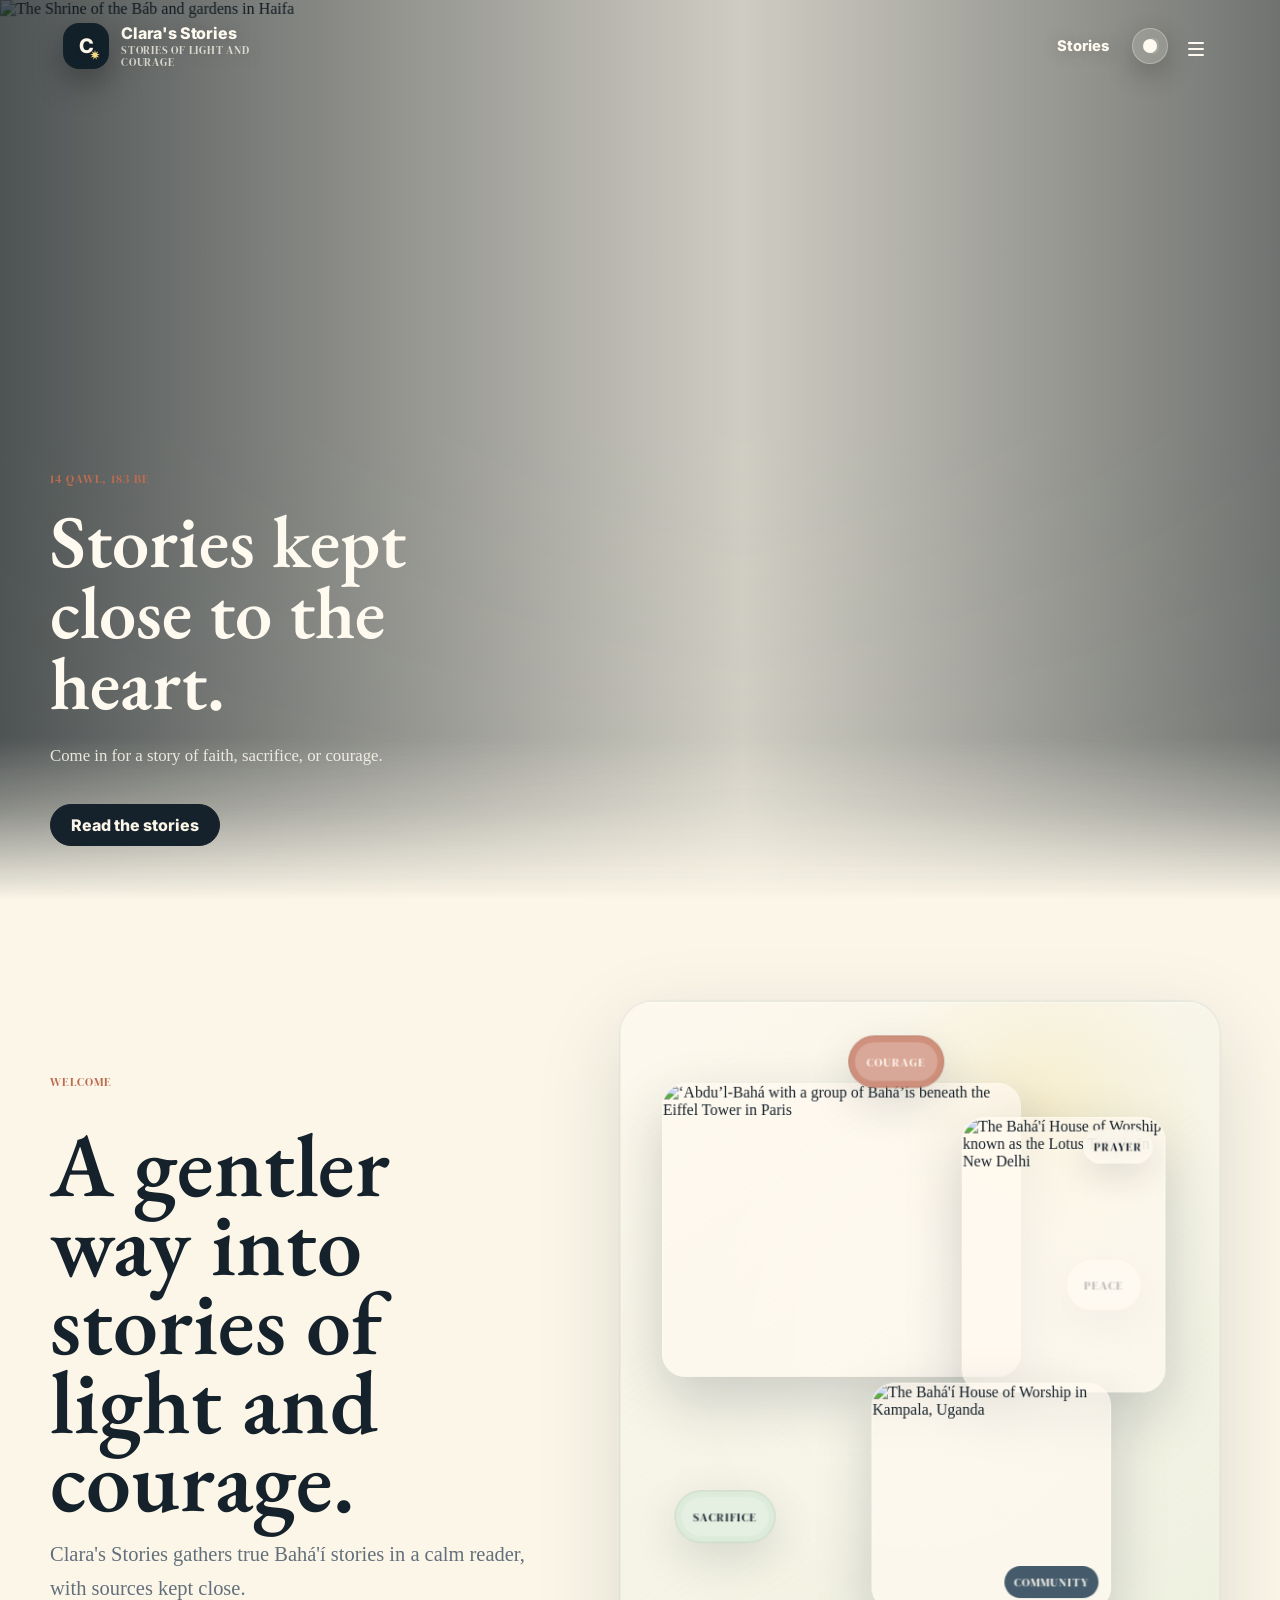
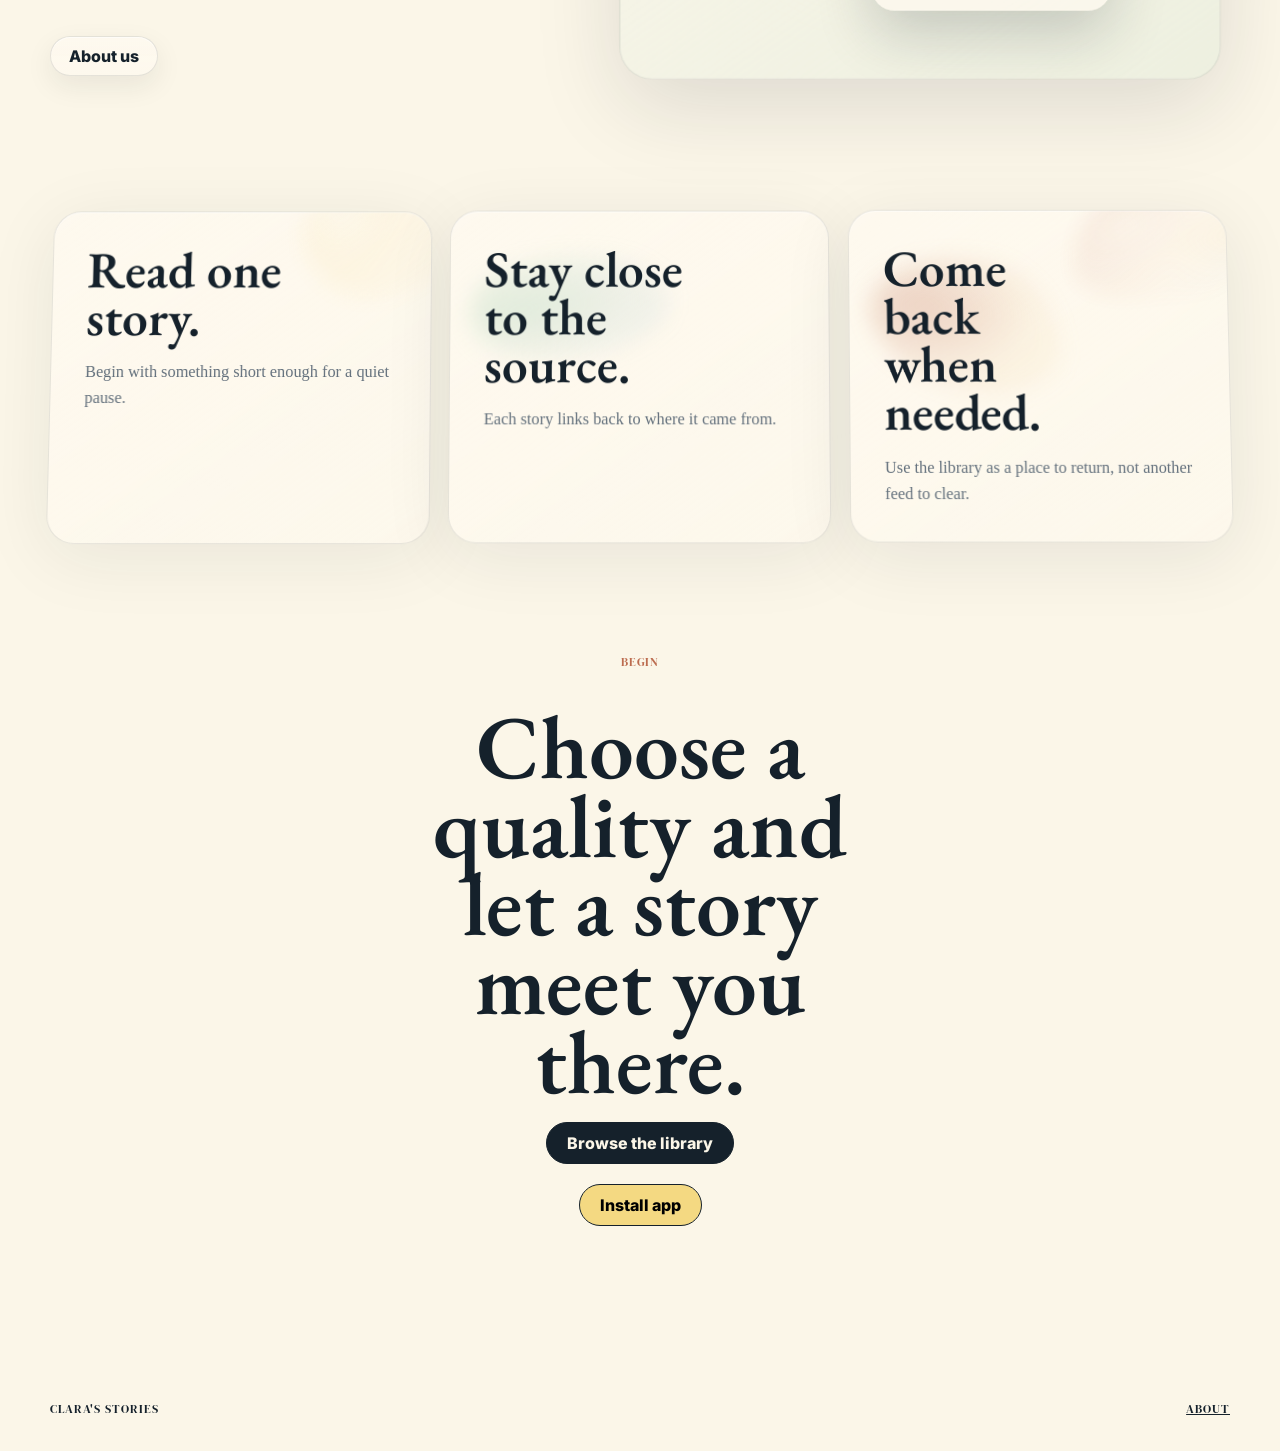
==== commit 65b0cd0e: "Bump PWA cache version for new story" ====
--- a/index.html
+++ b/index.html
@@ -41,7 +41,7 @@
     <meta name="apple-mobile-web-app-title" content="Clara's Stories" />
     <meta name="apple-mobile-web-app-status-bar-style" content="black-translucent" />
     <link rel="manifest" href="./manifest.webmanifest" />
-    <link rel="stylesheet" href="./styles.css?v=20260602-about-one-tap-1" />
+    <link rel="stylesheet" href="./styles.css?v=20260604-story-refresh-1" />
   </head>
   <body class="home-page">
     <header class="site-header" data-header>
@@ -179,8 +179,8 @@
       <a href="./about.html">About</a>
     </footer>
 
-    <script src="./stories.js?v=20260602-about-one-tap-1"></script>
-    <script src="./install.js?v=20260602-about-one-tap-1"></script>
-    <script src="./script.js?v=20260602-about-one-tap-1"></script>
+    <script src="./stories.js?v=20260604-story-refresh-1"></script>
+    <script src="./install.js?v=20260604-story-refresh-1"></script>
+    <script src="./script.js?v=20260604-story-refresh-1"></script>
   </body>
 </html>
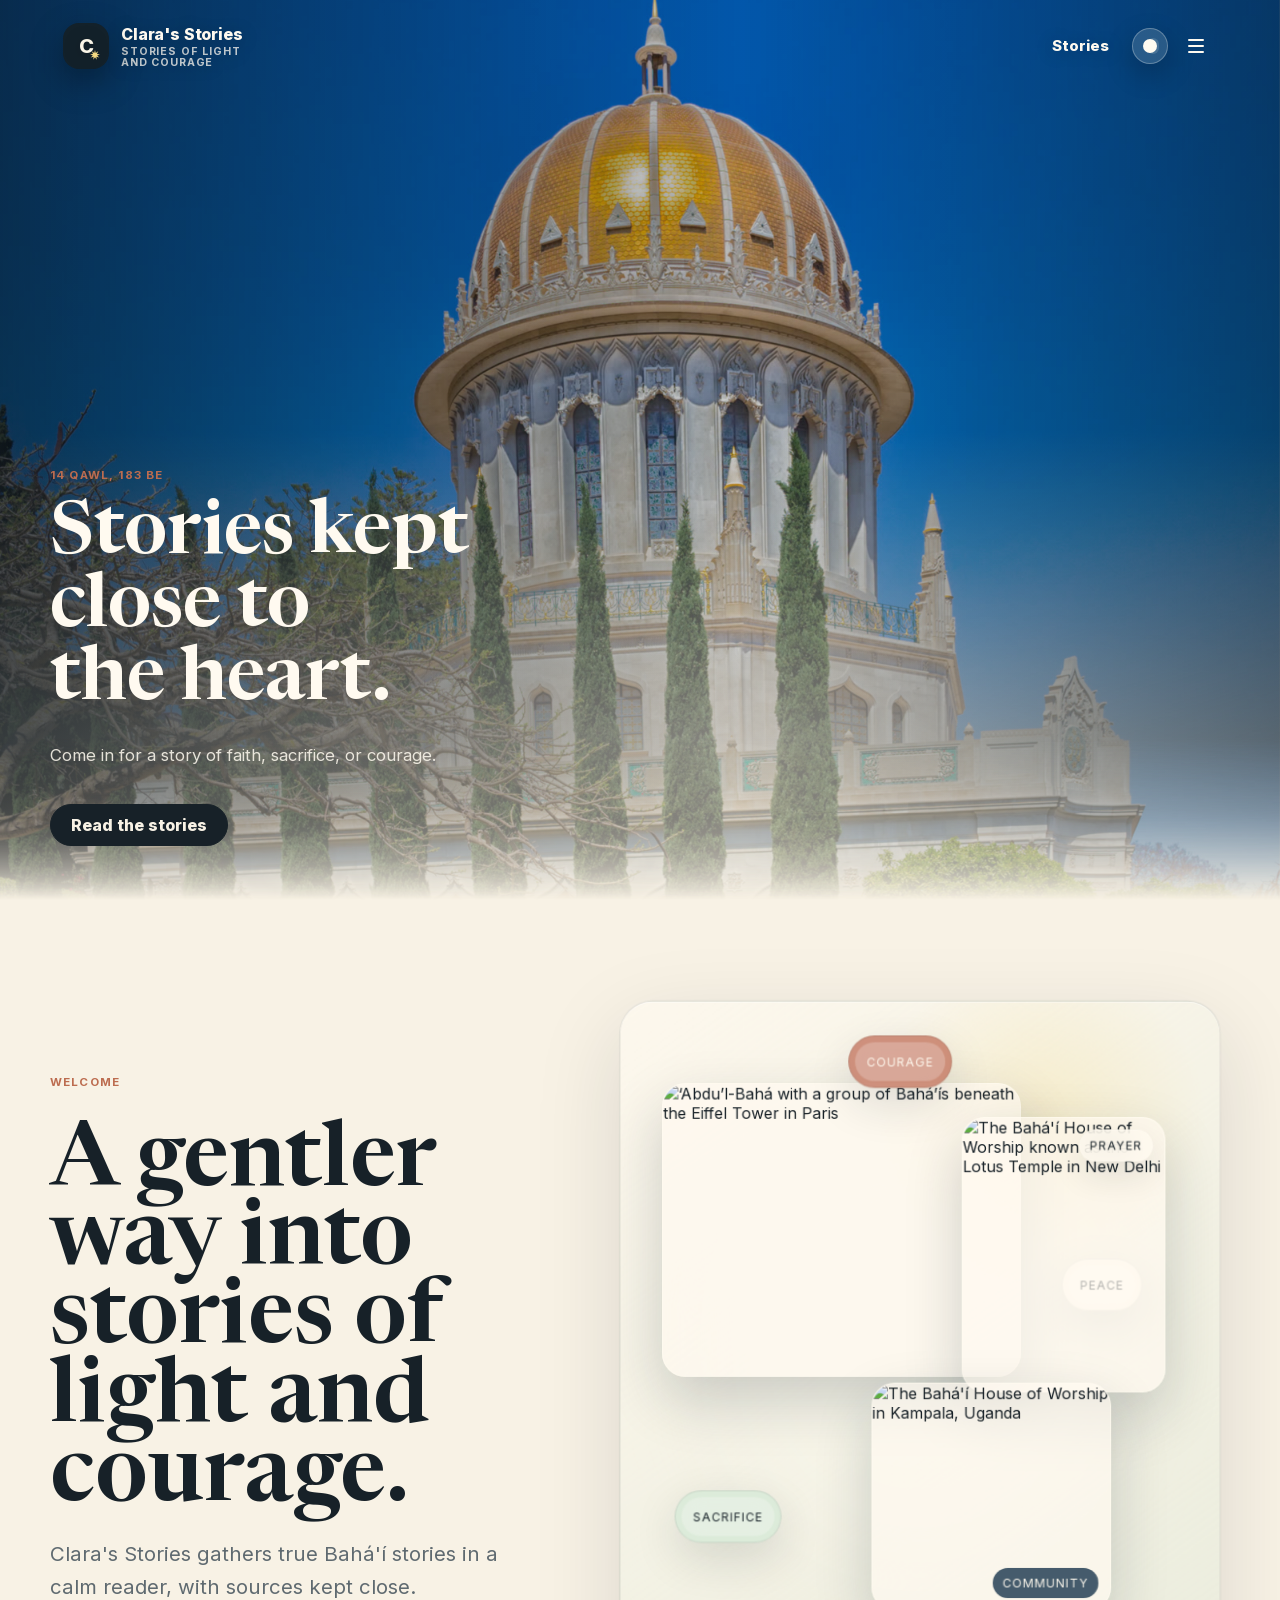
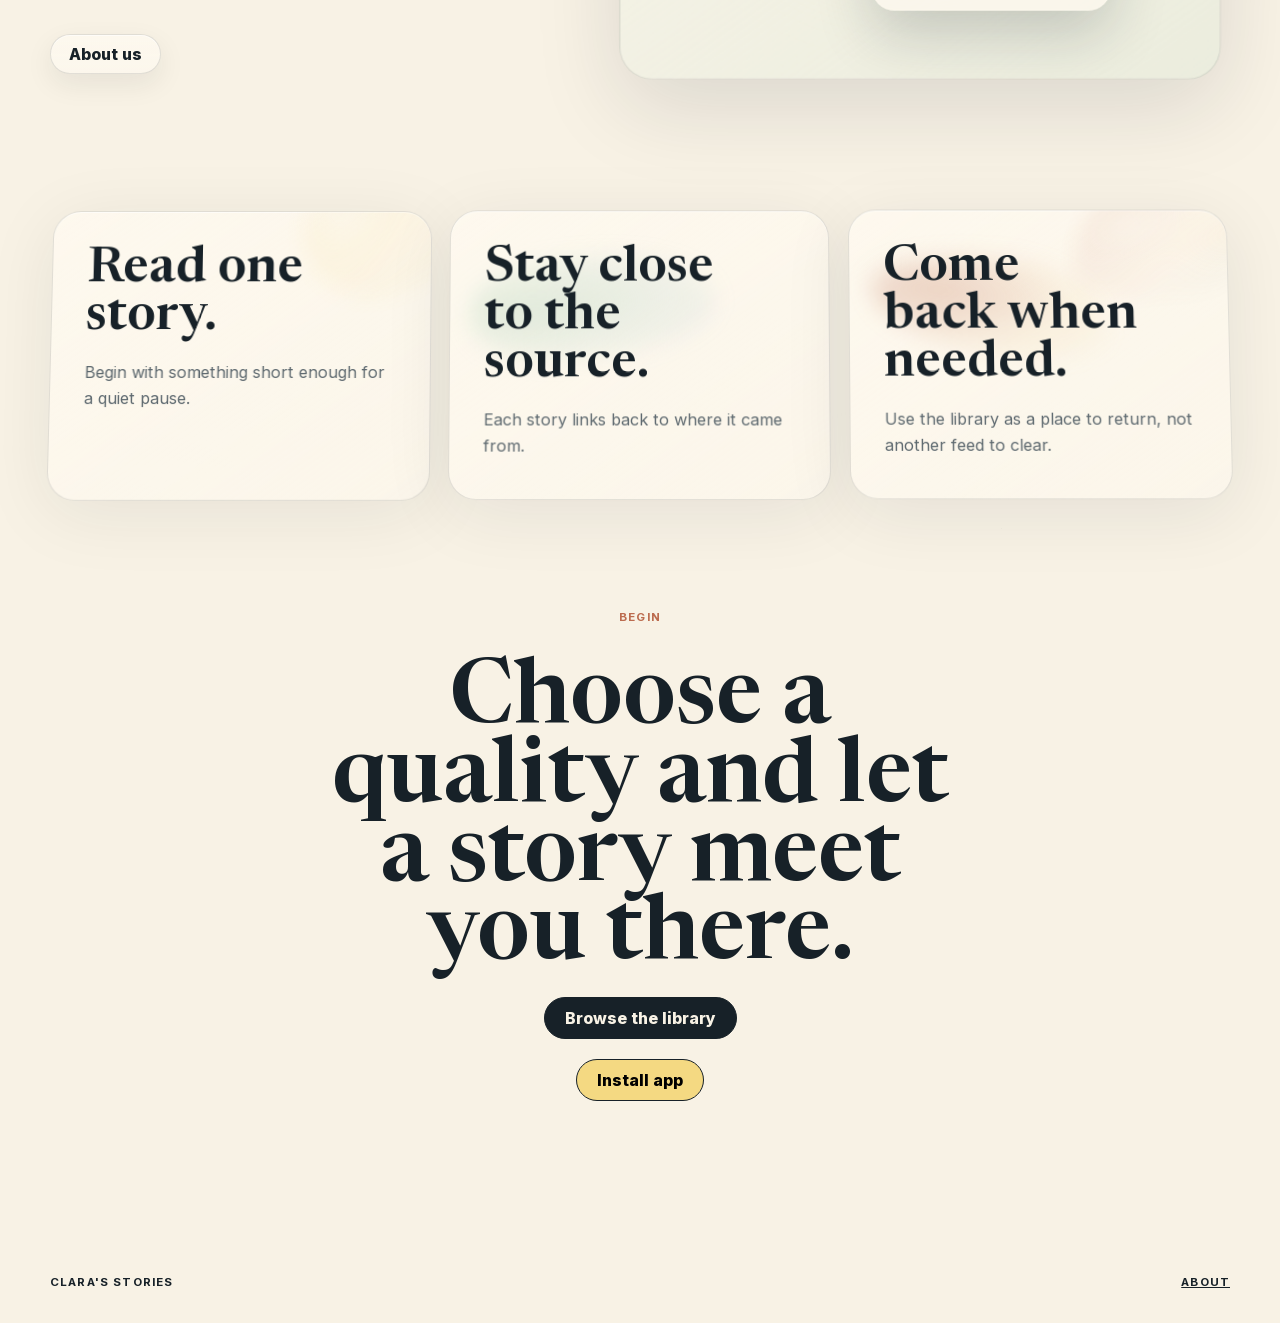
==== commit 98732a34: "Refine story library and cinematic mobile experience" ====
--- a/index.html
+++ b/index.html
@@ -23,12 +23,6 @@
         document.documentElement.dataset.theme = "light";
       }
     </script>
-    <link rel="preconnect" href="https://fonts.googleapis.com" />
-    <link rel="preconnect" href="https://fonts.gstatic.com" crossorigin />
-    <link
-      href="https://fonts.googleapis.com/css2?family=DM+Serif+Display&family=EB+Garamond:ital,wght@0,400;0,500;0,600;0,700;1,400;1,500;1,600&family=Inter:wght@400;500;600;700;800&display=swap"
-      rel="stylesheet"
-    />
     <link rel="icon" href="./favicon.ico" sizes="any" />
     <link rel="shortcut icon" href="./favicon.ico" type="image/x-icon" />
     <link rel="icon" href="./icons/clara-logo.svg" type="image/svg+xml" />
@@ -41,7 +35,7 @@
     <meta name="apple-mobile-web-app-title" content="Clara's Stories" />
     <meta name="apple-mobile-web-app-status-bar-style" content="black-translucent" />
     <link rel="manifest" href="./manifest.webmanifest" />
-    <link rel="stylesheet" href="./styles.css?v=20260604-story-refresh-1" />
+    <link rel="stylesheet" href="./styles.css?v=20260816-cinematic-scroll-v6" />
   </head>
   <body class="home-page">
     <header class="site-header" data-header>
@@ -49,7 +43,7 @@
         <span class="brand-mark">C</span>
         <span>
           <strong>Clara's Stories</strong>
-          <small>Stories of light and<br />courage</small>
+          <small>Stories of light<br />and courage</small>
         </span>
       </a>
       <nav class="nav" aria-label="Primary navigation">
@@ -102,12 +96,55 @@
           </div>
         </div>
 
-        <figure class="hero-image" aria-label="The Shrine of the Báb and gardens in Haifa">
+        <figure
+          class="hero-image"
+          data-hero-media
+          aria-label="The Shrine of the Báb and gardens in Haifa"
+        >
+          <video
+            data-hero-video
+            muted
+            playsinline
+            preload="none"
+            poster="./assets/hero/shrine-poster.jpg"
+            aria-hidden="true"
+            tabindex="-1"
+          >
+            <source src="./assets/hero/shrine-scroll.mp4" type="video/mp4" />
+          </video>
           <img
-            src="https://commons.wikimedia.org/wiki/Special:FilePath/Shrine%20of%20The%20Bab.jpg"
+            src="./assets/hero/shrine-poster-wide.jpg"
             alt="The Shrine of the Báb and gardens in Haifa"
+            fetchpriority="high"
+            decoding="async"
           />
         </figure>
+      </section>
+
+      <section class="story-stage home-mobile-library" id="stories" aria-labelledby="mobile-library-title">
+        <div class="section-heading">
+          <p class="kicker" id="stories-anchor">Stories</p>
+          <h2 id="mobile-library-title">Choose any, sit back and <span>settle in.</span></h2>
+        </div>
+
+        <div class="library-tools">
+          <label class="search-field">
+            <span>Search</span>
+            <input
+              type="search"
+              placeholder="Martha-Root, Peace, Táhirih..."
+              data-story-search
+              maxlength="120"
+              autocapitalize="none"
+              autocomplete="off"
+              spellcheck="false"
+            />
+          </label>
+          <div class="filters" aria-label="Story filters" data-story-filters></div>
+          <p class="library-count" data-story-count aria-live="polite">Showing stories</p>
+        </div>
+
+        <div class="story-grid" data-story-grid></div>
       </section>
 
       <section class="home-intro reveal" id="welcome" aria-labelledby="home-intro-title" data-floating-gallery>
@@ -179,8 +216,9 @@
       <a href="./about.html">About</a>
     </footer>
 
-    <script src="./stories.js?v=20260604-story-refresh-1"></script>
-    <script src="./install.js?v=20260604-story-refresh-1"></script>
-    <script src="./script.js?v=20260604-story-refresh-1"></script>
+    <script src="./taxonomy.js?v=20260816-cinematic-scroll-v6"></script>
+    <script src="./stories.js?v=20260816-cinematic-scroll-v6"></script>
+    <script src="./install.js?v=20260816-cinematic-scroll-v6"></script>
+    <script src="./script.js?v=20260816-cinematic-scroll-v6"></script>
   </body>
 </html>
--- a/styles.css
+++ b/styles.css
@@ -1,19 +1,79 @@
+@font-face {
+  font-family: "Inter";
+  font-style: normal;
+  font-weight: 400 800;
+  font-display: swap;
+  src: url("./assets/fonts/inter-latin-ext.woff2") format("woff2");
+  unicode-range: U+0100-02BA, U+02BD-02C5, U+02C7-02CC, U+02CE-02D7, U+02DD-02FF, U+0304, U+0308, U+0329, U+1D00-1DBF, U+1E00-1E9F, U+1EF2-1EFF, U+2020, U+20A0-20AB, U+20AD-20C0, U+2113, U+2C60-2C7F, U+A720-A7FF;
+}
+
+@font-face {
+  font-family: "Inter";
+  font-style: normal;
+  font-weight: 400 800;
+  font-display: swap;
+  src: url("./assets/fonts/inter-latin.woff2") format("woff2");
+  unicode-range: U+0000-00FF, U+0131, U+0152-0153, U+02BB-02BC, U+02C6, U+02DA, U+02DC, U+0304, U+0308, U+0329, U+2000-206F, U+20AC, U+2122, U+2191, U+2193, U+2212, U+2215, U+FEFF, U+FFFD;
+}
+
+@font-face {
+  font-family: "Newsreader";
+  font-style: normal;
+  font-weight: 400 700;
+  font-display: swap;
+  src: url("./assets/fonts/newsreader-latin-ext.woff2") format("woff2");
+  unicode-range: U+0100-02BA, U+02BD-02C5, U+02C7-02CC, U+02CE-02D7, U+02DD-02FF, U+0304, U+0308, U+0329, U+1D00-1DBF, U+1E00-1E9F, U+1EF2-1EFF, U+2020, U+20A0-20AB, U+20AD-20C0, U+2113, U+2C60-2C7F, U+A720-A7FF;
+}
+
+@font-face {
+  font-family: "Newsreader";
+  font-style: normal;
+  font-weight: 400 700;
+  font-display: swap;
+  src: url("./assets/fonts/newsreader-latin.woff2") format("woff2");
+  unicode-range: U+0000-00FF, U+0131, U+0152-0153, U+02BB-02BC, U+02C6, U+02DA, U+02DC, U+0304, U+0308, U+0329, U+2000-206F, U+20AC, U+2122, U+2191, U+2193, U+2212, U+2215, U+FEFF, U+FFFD;
+}
+
+@font-face {
+  font-family: "Newsreader";
+  font-style: italic;
+  font-weight: 400 500;
+  font-display: swap;
+  src: url("./assets/fonts/newsreader-italic-latin-ext.woff2") format("woff2");
+  unicode-range: U+0100-02BA, U+02BD-02C5, U+02C7-02CC, U+02CE-02D7, U+02DD-02FF, U+0304, U+0308, U+0329, U+1D00-1DBF, U+1E00-1E9F, U+1EF2-1EFF, U+2020, U+20A0-20AB, U+20AD-20C0, U+2113, U+2C60-2C7F, U+A720-A7FF;
+}
+
+@font-face {
+  font-family: "Newsreader";
+  font-style: italic;
+  font-weight: 400 500;
+  font-display: swap;
+  src: url("./assets/fonts/newsreader-italic-latin.woff2") format("woff2");
+  unicode-range: U+0000-00FF, U+0131, U+0152-0153, U+02BB-02BC, U+02C6, U+02DA, U+02DC, U+0304, U+0308, U+0329, U+2000-206F, U+20AC, U+2122, U+2191, U+2193, U+2212, U+2215, U+FEFF, U+FFFD;
+}
+
 :root {
-  --paper: #fbf6e8;
-  --ink: #15212b;
-  --muted: #63707c;
+  --paper: #f8f2e5;
+  --ink: #172128;
+  --muted: #5f6a70;
   --rose: #f0a39a;
   --mint: #b8d8c0;
   --sky: #a9cce3;
   --lemon: #f4d982;
   --clay: #bc6c4f;
-  --line: rgba(21, 33, 43, 0.14);
-  --shadow: 0 24px 70px rgba(56, 45, 32, 0.12);
-  --home-surface: #fbf6e8;
+  --line: rgba(23, 33, 40, 0.16);
+  --shadow: 0 18px 44px rgba(56, 45, 32, 0.08);
+  --home-surface: #f8f2e5;
   --hero-shade: #09131a;
   --font-ui: Inter, "Segoe UI", system-ui, sans-serif;
-  --font-serif: "EB Garamond", "Adobe Garamond Pro", Garamond, Georgia, serif;
-  --font-technical: "DM Serif Display", Georgia, serif;
+  --font-serif: Newsreader, "Iowan Old Style", "Palatino Linotype", Palatino, Georgia, serif;
+  --font-technical: Inter, "Segoe UI", system-ui, sans-serif;
+  --archive-page:
+    radial-gradient(ellipse at 14% -8%, rgba(188, 108, 79, 0.09), transparent 38%),
+    radial-gradient(ellipse at 96% 32%, rgba(95, 138, 114, 0.055), transparent 46%),
+    linear-gradient(180deg, #fbf7ed 0%, #f5eee1 100%);
+  --archive-card: rgba(251, 247, 237, 0.76);
+  --archive-card-strong: rgba(251, 247, 237, 0.92);
   color-scheme: light;
 }
 
@@ -48,12 +108,10 @@
   padding-right: 0;
   color: var(--ink);
   font-family: var(--font-ui);
+  font-optical-sizing: auto;
   font-synthesis: none;
-  background:
-    linear-gradient(90deg, rgba(21, 33, 43, 0.045) 1px, transparent 1px),
-    linear-gradient(rgba(21, 33, 43, 0.045) 1px, transparent 1px),
-    linear-gradient(135deg, #fffaf0 0%, #edf6ef 35%, #eef5fb 68%, #fff1e8 100%);
-  background-size: 36px 36px, 36px 36px, auto;
+  background: var(--archive-page);
+  background-size: auto;
   overflow-x: hidden;
   overscroll-behavior-x: none;
   transition: background 720ms cubic-bezier(0.16, 1, 0.3, 1), color 520ms ease;
@@ -73,19 +131,22 @@
   --sky: #18354d;
   --lemon: #f1d16f;
   --clay: #e39a78;
-  --line: rgba(243, 234, 217, 0.15);
-  --shadow: 0 28px 78px rgba(0, 0, 0, 0.34);
+  --line: rgba(243, 234, 217, 0.14);
+  --shadow: 0 20px 52px rgba(0, 0, 0, 0.26);
   --home-surface: #09131a;
   --hero-shade: #09131a;
+  --archive-page:
+    radial-gradient(ellipse at 16% -10%, rgba(188, 108, 79, 0.11), transparent 40%),
+    radial-gradient(ellipse at 100% 34%, rgba(95, 138, 114, 0.09), transparent 48%),
+    linear-gradient(180deg, #09131a 0%, #0b151a 100%);
+  --archive-card: rgba(13, 24, 31, 0.78);
+  --archive-card-strong: rgba(13, 24, 31, 0.94);
   color-scheme: dark;
 }
 
 :root[data-theme="dark"] body {
-  background:
-    linear-gradient(90deg, rgba(243, 234, 217, 0.055) 1px, transparent 1px),
-    linear-gradient(rgba(243, 234, 217, 0.055) 1px, transparent 1px),
-    linear-gradient(135deg, #09131a 0%, #12231d 38%, #101d2c 70%, #221714 100%);
-  background-size: 36px 36px, 36px 36px, auto;
+  background: var(--archive-page);
+  background-size: auto;
 }
 
 :root[data-theme="dark"] body.home-page {
@@ -93,19 +154,19 @@
 }
 
 body.stories-page {
-  background:
-    radial-gradient(circle at 18% 6%, rgba(244, 217, 130, 0.2), transparent 28%),
-    linear-gradient(180deg, #fffaf0 0%, var(--home-surface) 36%, #fffaf0 100%);
+  background: var(--archive-page);
+  background-size: auto;
 }
 
 :root[data-theme="dark"] body.stories-page {
-  background:
-    radial-gradient(circle at 18% 6%, rgba(232, 199, 111, 0.1), transparent 30%),
-    linear-gradient(180deg, #09131a 0%, #0d1821 48%, #09131a 100%);
-}
-
-body,
-button {
+  background: var(--archive-page);
+  background-size: auto;
+}
+
+button,
+input,
+textarea,
+select {
   font: inherit;
 }
 
@@ -136,18 +197,18 @@
   margin-top: 14px;
   padding: 10px 12px;
   border: 1px solid rgba(21, 33, 43, 0.1);
-  border-radius: 24px;
-  background: rgba(255, 250, 240, 0.84);
-  backdrop-filter: blur(24px) saturate(1.15);
-  box-shadow: 0 18px 50px rgba(36, 44, 46, 0.12);
+  border-radius: 14px;
+  background: rgba(248, 242, 229, 0.9);
+  backdrop-filter: blur(18px) saturate(1.04);
+  box-shadow: 0 10px 30px rgba(36, 44, 46, 0.08);
   transition: transform 520ms cubic-bezier(0.16, 1, 0.3, 1), opacity 360ms ease,
     box-shadow 360ms ease;
 }
 
 :root[data-theme="dark"] .site-header {
   border-color: rgba(243, 234, 217, 0.12);
-  background: rgba(14, 23, 30, 0.84);
-  box-shadow: 0 18px 55px rgba(0, 0, 0, 0.42);
+  background: rgba(11, 21, 27, 0.91);
+  box-shadow: 0 10px 34px rgba(0, 0, 0, 0.28);
 }
 
 .site-header.is-hidden {
@@ -189,6 +250,12 @@
   opacity: 0;
 }
 
+.home-page .site-header.is-cinematic-away {
+  transform: translate(-50%, -18px);
+  opacity: 0;
+  pointer-events: none;
+}
+
 .home-page .site-header.is-over-content {
   border-color: rgba(21, 33, 43, 0.1);
   background: rgba(251, 246, 232, 0.96);
@@ -209,7 +276,6 @@
 .brand,
 .nav,
 .hero-actions,
-.filters,
 .story-meta,
 .footer {
   display: flex;
@@ -294,18 +360,18 @@
 .story-link,
 .back-link {
   font-family: var(--font-technical);
-  font-size: 0.76rem;
-  font-weight: 400;
+  font-size: 0.72rem;
+  font-weight: 700;
   text-transform: uppercase;
-  letter-spacing: 0.08em;
+  letter-spacing: 0.1em;
 }
 
 .brand small {
   margin-top: 2px;
   color: var(--muted);
-  font-size: 0.69rem;
-  letter-spacing: 0.07em;
-  line-height: 1.05;
+  font-size: 0.66rem;
+  letter-spacing: 0.08em;
+  line-height: 1.08;
   white-space: normal;
 }
 
@@ -505,12 +571,12 @@
 }
 
 .menu-icon::before {
-  top: 6px;
+  top: 3px;
   box-shadow: 0 6px 0 currentColor;
 }
 
 .menu-icon::after {
-  top: 18px;
+  top: 15px;
 }
 
 .nav-menu[open] .nav-action {
@@ -561,6 +627,12 @@
 
 .nav-menu {
   position: relative;
+  display: grid;
+  width: 42px;
+  min-width: 42px;
+  height: 42px;
+  flex: 0 0 42px;
+  place-items: center;
 }
 
 .nav-menu summary {
@@ -1150,6 +1222,10 @@
   isolation: isolate;
   --hero-shift: 0px;
   --hero-image-opacity: 1;
+  --hero-progress: 0;
+  --hero-copy-progress: 0;
+  --hero-glow-progress: 0;
+  --hero-handoff-progress: 0;
 }
 
 .hero::after {
@@ -1213,8 +1289,13 @@
   margin: 0;
   font-family: var(--font-serif);
   font-weight: 600;
-  line-height: 0.96;
+  line-height: 0.98;
   letter-spacing: 0;
+  text-wrap: balance;
+}
+
+blockquote {
+  font-weight: 500;
 }
 
 h1 {
@@ -1443,15 +1524,13 @@
 }
 
 body.about-shell {
-  background:
-    radial-gradient(circle at 18% 8%, rgba(244, 217, 130, 0.22), transparent 28%),
-    linear-gradient(180deg, #fffaf0 0%, #f8f0df 46%, #fffaf0 100%);
+  background: var(--archive-page);
+  background-size: auto;
 }
 
 :root[data-theme="dark"] body.about-shell {
-  background:
-    radial-gradient(circle at 16% 6%, rgba(232, 199, 111, 0.1), transparent 30%),
-    linear-gradient(180deg, #09131a 0%, #0d1821 52%, #09131a 100%);
+  background: var(--archive-page);
+  background-size: auto;
 }
 
 .about-page {
@@ -1732,6 +1811,7 @@
 }
 
 .hero-image img,
+.hero-image video,
 .image-card img {
   display: block;
   width: 100%;
@@ -1740,11 +1820,32 @@
 }
 
 .hero-image img {
+  position: relative;
+  z-index: 0;
   height: calc(100% + 96px);
   opacity: 0;
   transform: translateY(calc(var(--hero-shift) * -0.06));
   animation: image-fade-in 900ms ease 120ms forwards;
   will-change: transform;
+}
+
+.hero-image video {
+  position: absolute;
+  inset: 0;
+  z-index: 1;
+  opacity: 0;
+  pointer-events: none;
+  transition: opacity 480ms ease;
+  will-change: opacity;
+}
+
+.hero-image.has-scroll-video video {
+  opacity: 1;
+}
+
+.hero-image.has-scroll-video img {
+  opacity: 0;
+  animation: none;
 }
 
 .home-intro {
@@ -2130,6 +2231,7 @@
 }
 
 :root[data-theme="dark"] .hero-image img,
+:root[data-theme="dark"] .hero-image video,
 :root[data-theme="dark"] .story-card.feature.image-card img {
   filter: saturate(0.9) brightness(0.78);
 }
@@ -2147,6 +2249,10 @@
   scroll-margin-top: 112px;
 }
 
+.home-mobile-library {
+  display: none;
+}
+
 .stories-page .story-stage {
   padding-top: clamp(54px, 7vw, 92px);
   padding-bottom: 60px;
@@ -2172,6 +2278,12 @@
   margin-bottom: 26px;
 }
 
+.section-heading h2 {
+  max-width: 11ch;
+  font-size: clamp(3.35rem, 5.1vw, 4.6rem);
+  line-height: 0.95;
+}
+
 .section-heading .kicker {
   margin-bottom: 0;
 }
@@ -2193,9 +2305,9 @@
 .library-count {
   color: var(--muted);
   font-family: var(--font-technical);
-  font-size: 0.76rem;
-  font-weight: 400;
-  letter-spacing: 0.08em;
+  font-size: 0.72rem;
+  font-weight: 700;
+  letter-spacing: 0.1em;
   text-transform: uppercase;
 }
 
@@ -2206,7 +2318,9 @@
   border-radius: 999px;
   padding: 0 17px;
   background: rgba(255, 250, 240, 0.76);
-  color: var(--muted);
+  color: var(--ink);
+  font-size: 0.95rem;
+  line-height: 1;
   outline: none;
 }
 
@@ -2227,112 +2341,54 @@
 }
 
 .filters {
+  min-width: 0;
+}
+
+.filter-toolbar {
+  display: flex;
   flex-wrap: wrap;
   gap: 8px;
-  justify-content: flex-start;
-}
-
-.filters.is-resizing {
-  overflow: hidden;
-  transition: height 620ms cubic-bezier(0.16, 1, 0.3, 1);
-  will-change: height;
+  align-items: center;
+}
+
+.filter,
+.filter-panel-close,
+.filter-shelf {
+  border: 1px solid var(--line);
+  color: var(--ink);
+  cursor: pointer;
 }
 
 .filter {
   display: inline-flex;
+  min-height: 44px;
   align-items: center;
   justify-content: center;
-  border: 1px solid var(--line);
+  gap: 7px;
   padding: 0 15px;
   background: rgba(255, 250, 240, 0.64);
-  color: var(--ink);
-  cursor: pointer;
   font-family: var(--font-technical);
-  font-weight: 400;
-}
-
-.filters.has-expanded-filters > .filter-anecdotes-primary {
-  display: none;
-}
-
-.filters.is-restoring-anecdotes > .filter-anecdotes-primary {
-  animation: filter-pill-in 360ms cubic-bezier(0.16, 1, 0.3, 1) both;
-}
-
-.filter-more {
-  width: 56px;
-  padding-inline: 0;
-}
-
-.filter-more::after {
-  content: "";
-  width: 0.48em;
-  height: 0.48em;
-  border-right: 1.5px solid currentColor;
-  border-bottom: 1.5px solid currentColor;
-  transform: translateY(-0.12em) rotate(45deg);
-  transition: transform 180ms ease;
-}
-
-.filter-less::after {
-  transform: translateY(0.08em) rotate(225deg);
-}
-
-.filters.has-expanded-filters > .filter-toggle {
-  display: none;
-}
-
-.filters.is-closing > .filter-toggle {
-  display: none;
-}
-
-.filter-overflow {
-  display: none;
-  opacity: 0;
-  transform: translateY(-8px);
-}
-
-.filters.has-expanded-filters > .filter-overflow,
-.filters.is-closing > .filter-overflow {
-  display: inline-flex;
-}
-
-.filters.has-expanded-filters:not(.is-closing) > .filter-overflow {
-  animation: filter-pill-in 440ms cubic-bezier(0.16, 1, 0.3, 1) both;
-  animation-delay: calc(var(--filter-index, 0) * 42ms);
-}
-
-.filters.is-closing > .filter-overflow {
-  pointer-events: none;
-  animation: filter-pill-out 320ms ease both;
-  animation-delay: calc((var(--filter-count, 1) - var(--filter-index, 0)) * 22ms);
-}
-
-@keyframes filter-pill-in {
-  from {
-    opacity: 0;
-    transform: translateY(-8px);
-  }
-
-  to {
-    opacity: 1;
-    transform: translateY(0);
-  }
-}
-
-@keyframes filter-pill-out {
-  from {
-    opacity: 1;
-    transform: translateY(0);
-  }
-
-  to {
-    opacity: 0;
-    transform: translateY(-7px);
-  }
+  font-size: 0.9rem;
+  font-weight: 600;
+  letter-spacing: 0.01em;
+  transition: background 180ms ease, border-color 180ms ease, color 180ms ease;
+}
+
+.filter-count {
+  display: inline-grid;
+  min-width: 24px;
+  height: 24px;
+  place-items: center;
+  border-radius: 999px;
+  padding-inline: 6px;
+  background: rgba(21, 33, 43, 0.08);
+  font-family: var(--font-ui);
+  font-size: 0.66rem;
+  font-weight: 800;
 }
 
 .filter.is-active {
+  border-color: rgba(105, 148, 113, 0.35);
   background: var(--mint);
 }
 
@@ -2348,18 +2404,187 @@
   color: #0c2f44;
 }
 
-.filter-more.has-active {
+.filter-disclosure.has-active {
+  border-color: rgba(105, 148, 113, 0.35);
   background: var(--mint);
 }
 
-:root[data-theme="dark"] .filter.is-active {
+.filter-chevron {
+  width: 0.52em;
+  height: 0.52em;
+  margin: -0.18em 2px 0 3px;
+  border-right: 1.5px solid currentColor;
+  border-bottom: 1.5px solid currentColor;
+  transform: rotate(45deg);
+  transition: transform 180ms ease;
+}
+
+.filter-disclosure[aria-expanded="true"] .filter-chevron {
+  margin-top: 0.2em;
+  transform: rotate(225deg);
+}
+
+.filter-panel {
+  margin-top: 12px;
+  border: 1px solid var(--line);
+  border-radius: 10px;
+  padding: 18px;
+  background: var(--archive-card-strong);
+  opacity: 0;
+  transform: translateY(-6px);
+}
+
+.filter-panel[hidden] {
+  display: none;
+}
+
+.filter-panel.is-open {
+  animation: filter-panel-in 260ms cubic-bezier(0.16, 1, 0.3, 1) both;
+}
+
+.filter-panel-heading {
+  display: flex;
+  align-items: start;
+  justify-content: space-between;
+  gap: 20px;
+  margin-bottom: 14px;
+}
+
+.filter-panel-kicker,
+.filter-panel-note {
+  margin: 0;
+}
+
+.filter-panel-kicker {
+  color: var(--ink);
+  font-family: var(--font-technical);
+  font-size: 0.7rem;
+  font-weight: 700;
+  letter-spacing: 0.1em;
+  text-transform: uppercase;
+}
+
+.filter-panel-note {
+  margin-top: 4px;
+  color: var(--muted);
+  font-family: var(--font-ui);
+  font-size: 0.82rem;
+  line-height: 1.4;
+}
+
+.filter-panel-close {
+  min-width: 44px;
+  min-height: 44px;
+  border-radius: 999px;
+  padding: 0 13px;
+  background: transparent;
+  font-family: var(--font-technical);
+  font-size: 0.72rem;
+}
+
+.filter-shelf-grid {
+  display: grid;
+  grid-template-columns: repeat(2, minmax(0, 1fr));
+  gap: 8px;
+}
+
+.filter-shelf {
+  display: flex;
+  min-height: 72px;
+  align-items: center;
+  justify-content: space-between;
+  gap: 12px;
+  border-radius: 6px;
+  padding: 11px 12px 11px 14px;
+  background: var(--archive-card);
+  text-align: left;
+  transition: background 180ms ease, border-color 180ms ease, color 180ms ease,
+    transform 180ms ease;
+}
+
+.filter-shelf-copy {
+  display: grid;
+  gap: 3px;
+  min-width: 0;
+}
+
+.filter-shelf strong {
+  font-family: var(--font-technical);
+  font-size: 0.9rem;
+  font-weight: 600;
+}
+
+.filter-shelf small {
+  color: var(--muted);
+  font-family: var(--font-ui);
+  font-size: 0.72rem;
+  line-height: 1.25;
+}
+
+.filter-shelf-count {
+  display: inline-grid;
+  min-width: 32px;
+  height: 32px;
+  flex: 0 0 auto;
+  place-items: center;
+  border-radius: 999px;
+  background: rgba(21, 33, 43, 0.08);
+  font-family: var(--font-ui);
+  font-size: 0.72rem;
+  font-weight: 800;
+}
+
+.filter-shelf:hover,
+.filter-shelf:focus-visible {
+  border-color: rgba(105, 148, 113, 0.42);
+  transform: translateY(-1px);
+}
+
+.filter-shelf.is-active {
+  border-color: rgba(105, 148, 113, 0.4);
+  background: var(--mint);
+}
+
+.filter:focus-visible,
+.filter-panel-close:focus-visible,
+.filter-shelf:focus-visible {
+  outline: 3px solid rgba(132, 177, 198, 0.5);
+  outline-offset: 2px;
+}
+
+@keyframes filter-panel-in {
+  from {
+    opacity: 0;
+    transform: translateY(-6px);
+  }
+
+  to {
+    opacity: 1;
+    transform: translateY(0);
+  }
+}
+
+:root[data-theme="dark"] .filter.is-active,
+:root[data-theme="dark"] .filter-disclosure.has-active,
+:root[data-theme="dark"] .filter-shelf.is-active {
   background: #d5ead5;
   color: #09131a;
 }
 
-:root[data-theme="dark"] .filter-more.has-active {
-  background: #d5ead5;
-  color: #09131a;
+:root[data-theme="dark"] .filter-panel {
+  background: var(--archive-card-strong);
+}
+
+:root[data-theme="dark"] .filter-panel-close,
+:root[data-theme="dark"] .filter-shelf {
+  border-color: rgba(243, 234, 217, 0.14);
+  background: var(--archive-card);
+  color: var(--ink);
+}
+
+:root[data-theme="dark"] .filter-count,
+:root[data-theme="dark"] .filter-shelf-count {
+  background: rgba(243, 234, 217, 0.12);
 }
 
 :root[data-theme="dark"] .filter.filter-listen {
@@ -2385,15 +2610,16 @@
   flex-direction: column;
   gap: 18px;
   padding: 22px;
-  border-radius: 8px;
-  background: rgba(255, 250, 240, 0.82);
+  border: 1px solid var(--line);
+  border-radius: 4px;
+  background: var(--archive-card);
   color: inherit;
   text-decoration: none;
   transition: transform 180ms ease, opacity 180ms ease;
 }
 
 .story-card:hover {
-  transform: translateY(-4px);
+  transform: translateY(-2px);
 }
 
 .story-card.is-hidden {
@@ -2402,11 +2628,19 @@
 
 .story-card.feature {
   grid-column: span 2;
-  background: linear-gradient(135deg, rgba(240, 163, 154, 0.86), rgba(244, 217, 130, 0.86));
+  background:
+    linear-gradient(135deg, rgba(188, 108, 79, 0.12), rgba(95, 138, 114, 0.09)),
+    var(--archive-card-strong);
 }
 
 :root[data-theme="dark"] .story-card.feature {
-  background: linear-gradient(135deg, rgba(86, 47, 54, 0.96), rgba(61, 71, 47, 0.96));
+  background:
+    linear-gradient(135deg, rgba(188, 108, 79, 0.14), rgba(95, 138, 114, 0.11)),
+    var(--archive-card-strong);
+}
+
+:root[data-theme="dark"] .story-card {
+  background-color: var(--archive-card);
 }
 
 .story-card.image-card {
@@ -2440,14 +2674,6 @@
   margin: 0;
 }
 
-.story-card[data-story-id="badi-carries-the-letter"].feature.image-card img {
-  object-position: center 18%;
-}
-
-.story-card[data-story-id="when-you-brought-her-your-darkness"].feature.image-card img {
-  object-position: center 8%;
-}
-
 .story-card.feature.image-card > :not(img) {
   margin-inline: 24px;
 }
@@ -2466,20 +2692,29 @@
   color: rgba(21, 33, 43, 0.7);
 }
 
+.story-card h3 {
+  font-size: clamp(1.55rem, 2vw, 1.9rem);
+  line-height: 0.98;
+}
+
 :root[data-theme="dark"] .story-meta {
   color: rgba(243, 234, 217, 0.72);
 }
 
-blockquote {
+.story-card blockquote {
   max-width: 16ch;
-  font-size: clamp(1.95rem, 3.25vw, 3.85rem);
+  font-size: clamp(1.85rem, 3vw, 3.35rem);
+  font-weight: 500;
+  line-height: 0.98;
 }
 
 .story-card p {
   margin: auto 0 0;
-  font-size: clamp(1rem, 1.05vw, 1.1rem);
+  font-family: var(--font-ui);
+  font-size: clamp(0.96rem, 1vw, 1.04rem);
   font-weight: 400;
-  line-height: 1.7;
+  line-height: 1.58;
+  text-wrap: pretty;
 }
 
 .story-link,
@@ -2533,16 +2768,18 @@
 .reader-summary {
   max-width: 62ch;
   color: var(--muted);
-  font-size: 1.08rem;
-  line-height: 1.7;
+  font-family: var(--font-ui);
+  font-size: 1.02rem;
+  line-height: 1.58;
+  text-wrap: pretty;
 }
 
 .reader-image,
 .reader-card,
 .source-card {
-  border: 1px solid rgba(255, 255, 255, 0.78);
-  border-radius: 8px;
-  background: rgba(255, 250, 240, 0.82);
+  border: 1px solid var(--line);
+  border-radius: 4px;
+  background: var(--archive-card-strong);
   box-shadow: var(--shadow);
 }
 
@@ -2730,18 +2967,19 @@
 .reader-note {
   display: grid;
   gap: 18px;
-  max-width: 72ch;
+  max-width: 68ch;
   margin-top: 0;
 }
 
 .reader-note p {
   margin: 0;
-  border-radius: 8px;
+  border-radius: 4px;
   color: var(--ink);
   font-family: var(--font-serif);
-  font-size: clamp(1.2rem, 1.45vw, 1.36rem);
-  font-weight: 500;
-  line-height: 1.68;
+  font-size: clamp(1.18rem, 1.35vw, 1.32rem);
+  font-weight: 400;
+  line-height: 1.62;
+  text-wrap: pretty;
   transition: background 220ms ease, box-shadow 220ms ease;
 }
 
@@ -2808,7 +3046,9 @@
 
 .source-card dd {
   margin: 0;
-  font-weight: 700;
+  font-family: var(--font-ui);
+  font-size: 0.96rem;
+  font-weight: 600;
   line-height: 1.45;
 }
 
@@ -2826,7 +3066,7 @@
 
 .tag-pill {
   display: inline-flex;
-  min-height: 24px;
+  min-height: 28px;
   align-items: center;
   justify-content: center;
   border: 1px solid rgba(21, 33, 43, 0.08);
@@ -2835,9 +3075,9 @@
   background: rgba(21, 33, 43, 0.045);
   color: var(--ink);
   font-family: var(--font-technical);
-  font-size: 0.78rem;
-  font-style: italic;
-  font-weight: 400;
+  font-size: 0.74rem;
+  font-style: normal;
+  font-weight: 600;
   letter-spacing: 0;
   line-height: 1;
   text-decoration: none;
@@ -2938,12 +3178,7 @@
 }
 
 @media (prefers-reduced-motion: reduce) {
-  .filters.is-resizing {
-    transition: none;
-  }
-
-  .filter-overflow,
-  .filters.is-restoring-anecdotes > .filter-anecdotes-primary {
+  .filter-panel.is-open {
     opacity: 1;
     transform: none;
     animation: none;
@@ -2952,6 +3187,19 @@
   .hero-image img {
     opacity: 1;
     animation: none;
+  }
+
+  .hero-image video {
+    display: none !important;
+  }
+
+  .hero-image.has-scroll-video img {
+    opacity: 1;
+  }
+
+  .home-page .hero-copy {
+    opacity: 1 !important;
+    transform: none !important;
   }
 
   .float-card,
@@ -3015,7 +3263,7 @@
     min-height: 520px;
   }
 
-  .filters {
+  .filter-toolbar {
     justify-content: flex-start;
   }
 
@@ -3074,6 +3322,176 @@
   main,
   .footer {
     width: min(calc(100% - 20px), 1180px);
+  }
+
+  .filter-toolbar {
+    gap: 7px;
+  }
+
+  .home-page .home-intro,
+  .home-page .home-path,
+  .home-page .home-close {
+    display: none;
+  }
+
+  .home-page .home-mobile-library {
+    display: block;
+    z-index: 4;
+    margin-top: -12svh;
+    padding-top: calc(94px + 3svh);
+    padding-bottom: 64px;
+    border-top: 1px solid var(--line);
+    border-radius: 28px 28px 0 0;
+    background: var(--archive-page);
+    background-size: auto;
+    box-shadow: 0 -34px 100px rgba(3, 11, 16, 0.42);
+    transform: translateY(calc((1 - var(--hero-handoff-progress)) * 10px));
+    isolation: isolate;
+  }
+
+  .home-page .home-mobile-library::before {
+    content: "";
+    position: absolute;
+    top: 0;
+    right: 28px;
+    left: 28px;
+    height: 1px;
+    background: linear-gradient(90deg, transparent, rgba(232, 199, 111, 0.5), transparent);
+    opacity: calc(0.35 + var(--hero-handoff-progress) * 0.65);
+    pointer-events: none;
+  }
+
+  .home-page .hero {
+    display: block;
+    min-height: 210svh;
+    padding: 0;
+  }
+
+  .home-page .hero-copy {
+    position: absolute;
+    right: 16px;
+    bottom: calc(110svh + max(34px, calc(24px + env(safe-area-inset-bottom))));
+    left: 16px;
+    z-index: 4;
+    width: auto;
+    opacity: calc(1 - var(--hero-copy-progress));
+    filter: blur(calc(var(--hero-copy-progress) * 2.4px));
+    transform: translate3d(0, calc(var(--hero-copy-progress) * -64px), 0)
+      scale(calc(1 + var(--hero-copy-progress) * 0.015));
+    transform-origin: left bottom;
+    will-change: opacity, filter, transform;
+  }
+
+  .home-page .hero-copy .kicker {
+    letter-spacing: calc(0.12em + var(--hero-copy-progress) * 0.07em);
+  }
+
+  .home-page .hero-copy h1 {
+    max-width: 8.5ch;
+    font-size: clamp(3.05rem, 13.4vw, 4.15rem);
+    line-height: 0.94;
+    text-shadow: 0 3px 28px rgba(0, 0, 0, 0.34);
+  }
+
+  .home-page .hero-copy > p:not(.kicker),
+  .home-page .hero-actions {
+    display: none;
+  }
+
+  .home-page .hero-image {
+    position: sticky;
+    top: 0;
+    height: 100svh;
+    -webkit-mask-image: none;
+    mask-image: none;
+  }
+
+  .home-page .hero::after {
+    display: none;
+  }
+
+  .home-page .hero-image::after {
+    content: "";
+    position: absolute;
+    inset: 0;
+    z-index: 3;
+    background:
+      linear-gradient(180deg, rgba(9, 19, 26, 0.02) 0%, rgba(9, 19, 26, 0.1) 46%, rgba(9, 19, 26, 0.72) 84%, #09131a 100%),
+      linear-gradient(90deg, rgba(9, 19, 26, 0.38), transparent 60%, rgba(9, 19, 26, 0.1));
+    opacity: calc(0.88 + var(--hero-handoff-progress) * 0.12);
+    pointer-events: none;
+  }
+
+  .home-page .hero-image::before {
+    content: "";
+    position: absolute;
+    inset: 0;
+    z-index: 2;
+    background: radial-gradient(
+      ellipse 48% 38% at 53% 24%,
+      rgba(235, 203, 113, 0.34),
+      rgba(235, 203, 113, 0.08) 38%,
+      transparent 72%
+    );
+    mix-blend-mode: soft-light;
+    opacity: calc(0.08 + var(--hero-glow-progress) * 0.5);
+    transform: translateY(calc(var(--hero-progress) * -2.5svh))
+      scale(calc(1 + var(--hero-progress) * 0.045));
+    transform-origin: 53% 24%;
+    pointer-events: none;
+    will-change: opacity, transform;
+  }
+
+  .home-page .hero-image img {
+    height: 100%;
+    transform:
+      translateY(calc(var(--hero-shift) * -0.055))
+      scale(calc(1 + var(--hero-progress) * 0.028));
+    transform-origin: 52% 44%;
+  }
+
+  .home-page .hero-image video {
+    height: 100%;
+    transform: translateZ(0);
+  }
+
+  .filter {
+    padding-inline: 14px;
+  }
+
+  .filter-panel {
+    border-radius: 8px;
+    padding: 13px;
+  }
+
+  .section-heading h2 {
+    max-width: 11ch;
+    font-size: clamp(2.45rem, 11vw, 3rem);
+    line-height: 0.97;
+  }
+
+  .filter-panel-note,
+  .filter-shelf small {
+    display: none;
+  }
+
+  .filter-panel-heading {
+    align-items: center;
+    margin-bottom: 10px;
+  }
+
+  .filter-shelf {
+    min-height: 54px;
+    padding: 9px 10px 9px 12px;
+  }
+
+  .filter-shelf strong {
+    font-size: 0.84rem;
+  }
+
+  .filter-shelf-count {
+    min-width: 28px;
+    height: 28px;
   }
 
   .site-header {
@@ -3258,9 +3676,10 @@
   }
 
   .nav {
+    align-items: center;
     overflow: visible;
     justify-content: space-between;
-    padding-bottom: 2px;
+    padding-bottom: 0;
   }
 
   .nav-menu-panel {
@@ -3340,10 +3759,13 @@
     display: none;
   }
 
+  .nav-menu,
   .nav-action {
     width: 38px;
     min-width: 38px;
+    height: 38px;
     min-height: 38px;
+    flex-basis: 38px;
   }
 
   .home-page .theme-toggle {
@@ -3532,3 +3954,29 @@
     font-size: clamp(1.82rem, 8.6vw, 3.25rem);
   }
 }
+
+@media (max-width: 620px) and (prefers-reduced-motion: reduce) {
+  .home-page .hero {
+    min-height: 100svh;
+  }
+
+  .home-page .hero-copy {
+    bottom: max(34px, calc(24px + env(safe-area-inset-bottom)));
+    filter: none !important;
+  }
+
+  .home-page .hero-image::before {
+    display: none;
+  }
+
+  .home-page .home-mobile-library {
+    margin-top: 0;
+    transform: none;
+  }
+
+  .home-page .site-header.is-cinematic-away {
+    transform: translateX(-50%);
+    opacity: 1;
+    pointer-events: auto;
+  }
+}
